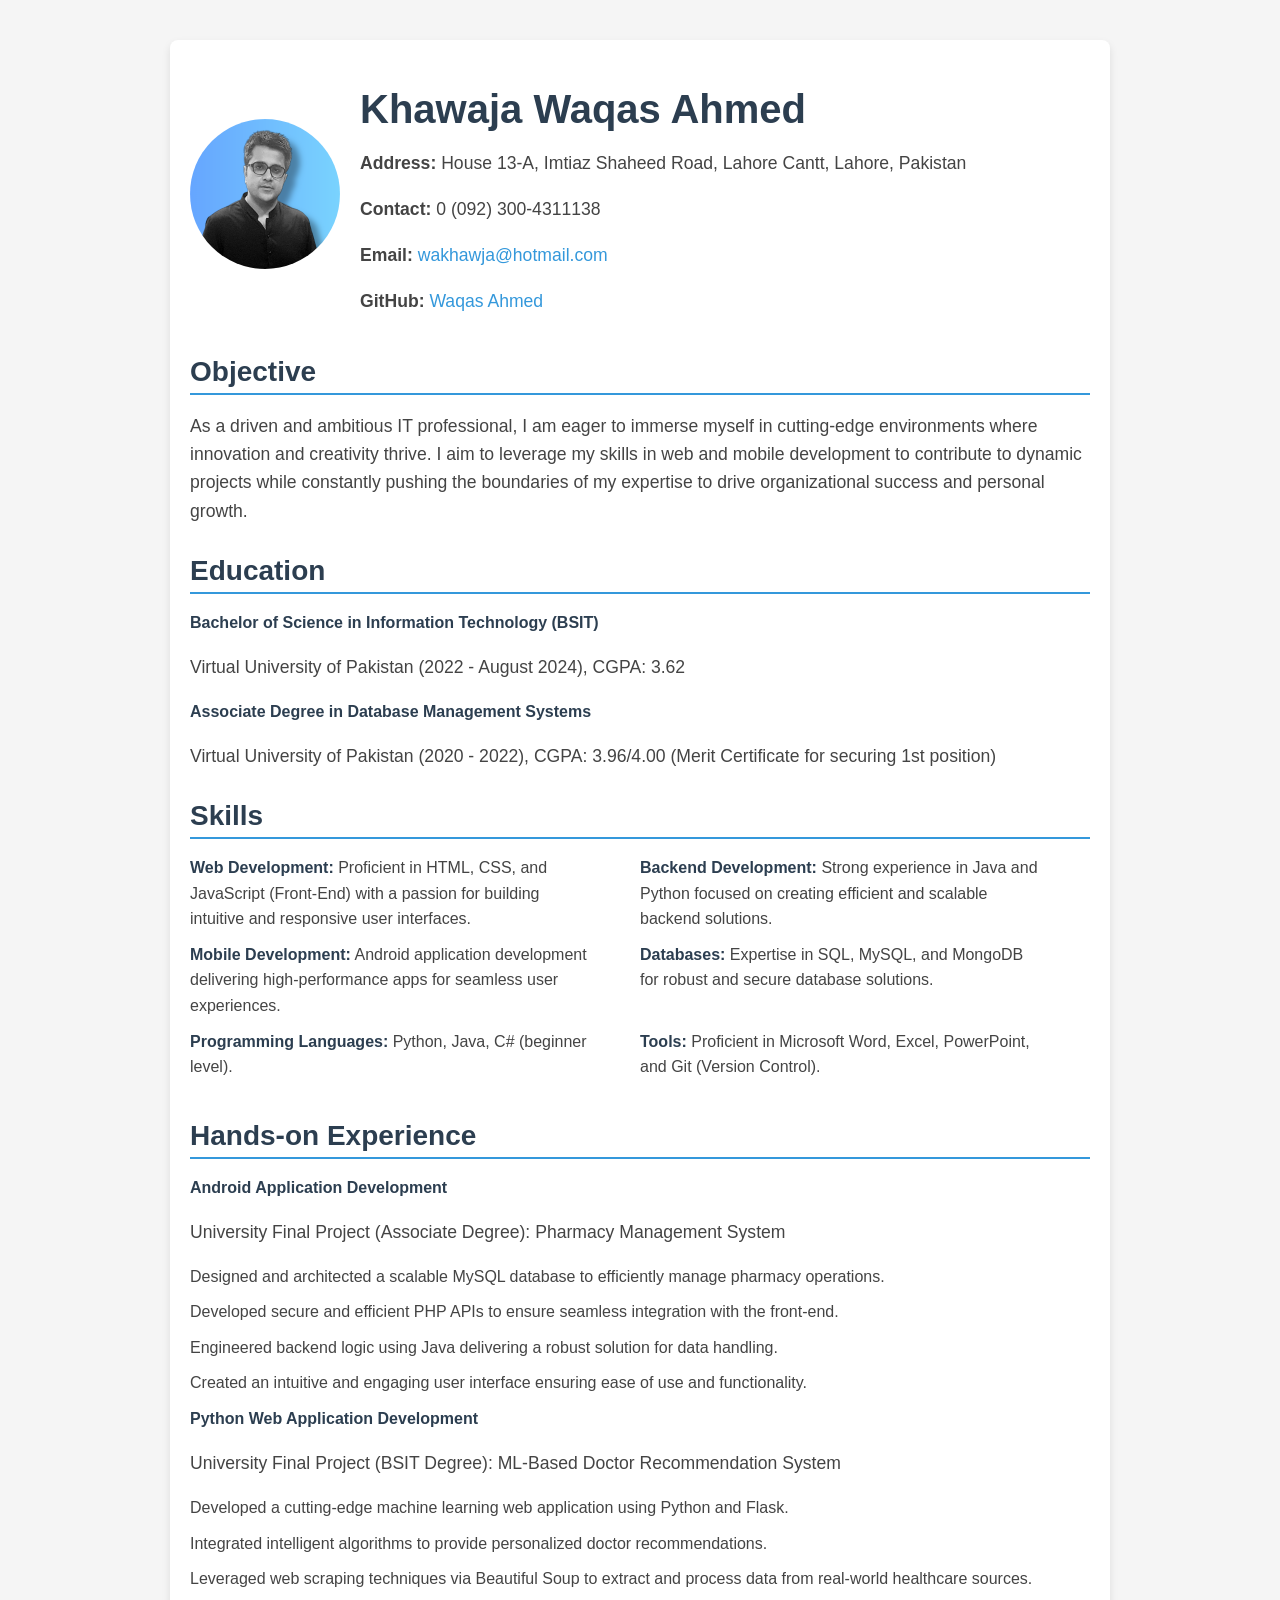
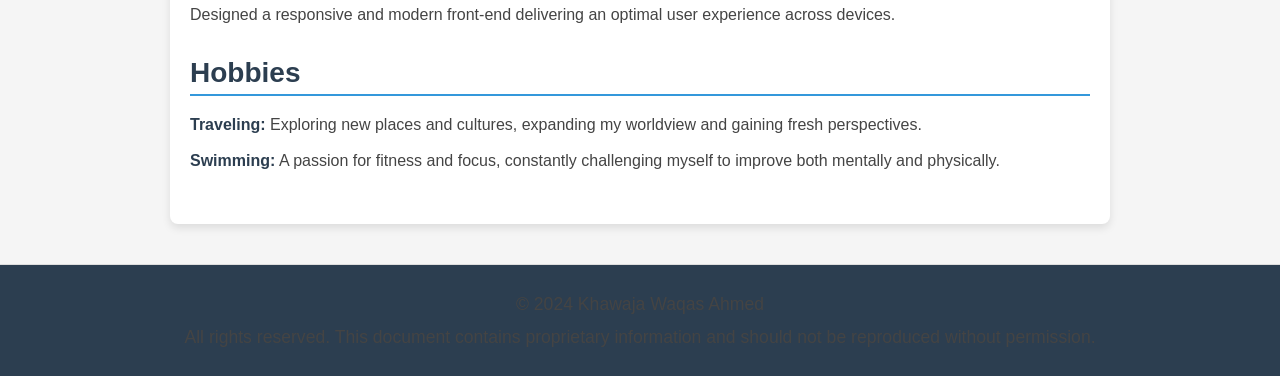
==== index.html @ f91be8c4 "resume_1st_upload" ====
<!DOCTYPE html>
<html lang="en">
<head>
    <meta charset="UTF-8">
    <meta name="viewport" content="width=device-width, initial-scale=1.0">
    <title>Khawaja Waqas Ahmed - Resume</title>
    <style>
        body {
            font-family: 'Arial', sans-serif;
            background-color: #f5f5f5;
            margin: 0;
            padding: 0;
        }
        .container {
            max-width: 900px;
            margin: 40px auto;
            padding: 20px;
            background-color: #ffffff;
            box-shadow: 0 4px 8px rgba(0, 0, 0, 0.1);
            border-radius: 8px;
        }
        .header {
            display: flex;
            align-items: center;
            margin-bottom: 20px;
        }
        .profile {
            flex: 0 0 150px;
            margin-right: 20px;
        }
        .profile img {
            border-radius: 50%;
            width: 150px;
            height: 150px;
            object-fit: cover;
        }
        .contact-info {
            flex-grow: 1;
        }
        h1 {
            color: #2c3e50;
            font-size: 2.5em;
            margin-bottom: 10px;
        }
        p {
            font-size: 1.1em;
            line-height: 1.6;
            color: #444;
        }
        .contact-info a {
            color: #3498db;
            text-decoration: none;
        }
        .contact-info a:hover {
            text-decoration: underline;
        }
        .section {
            margin-bottom: 30px;
        }
        .section h2 {
            color: #2c3e50;
            font-size: 1.75em;
            margin-bottom: 15px;
            border-bottom: 2px solid #3498db;
            padding-bottom: 5px;
        }
        ul {
            list-style: none;
            padding-left: 0;
        }
        ul li {
            margin-bottom: 10px;
            line-height: 1.6;
            color: #444;
        }
        ul li strong {
            color: #2c3e50;
        }
        ul li p {
            margin: 5px 0 10px;
        }
        .skills-list ul {
            display: flex;
            flex-wrap: wrap;
        }
        .skills-list ul li {
            width: 45%;
            margin-right: 5%;
        }
        .skills-list ul li:nth-child(2n) {
            margin-right: 0;
        }
        footer {
            text-align: center;
            padding: 20px;
            background-color: #2c3e50;
            color: #fff;
            margin-top: 40px;
            border-top: 1px solid #ddd;
        }
        footer p {
            margin: 5px 0;
        }
        footer a {
            color: #3498db;
            text-decoration: none;
        }
        footer a:hover {
            text-decoration: underline;
        }
    </style>
</head>
<body>

    <div class="container">
        <div class="header">
            <div class="profile">
                <img src="./assets/images/profile-pic.png" alt="Profile Picture">
            </div>
            <div class="contact-info">
                <h1>Khawaja Waqas Ahmed</h1>
                <p><strong>Address:</strong> House 13-A, Imtiaz Shaheed Road, Lahore Cantt, Lahore, Pakistan</p>
                <p><strong>Contact:</strong> 0 (092) 300-4311138</p>
                <p><strong>Email:</strong> <a href="mailto:wakhawja@hotmail.com">wakhawja@hotmail.com</a></p>
                <p><strong>GitHub:</strong> <a href="https://github.com/wakhawja" target="_blank">Waqas Ahmed</a></p>
            </div>
        </div>

        <div class="section">
            <h2>Objective</h2>
            <p>As a driven and ambitious IT professional, I am eager to immerse myself in cutting-edge environments where innovation and creativity thrive. I aim to leverage my skills in web and mobile development to contribute to dynamic projects while constantly pushing the boundaries of my expertise to drive organizational success and personal growth.</p>
        </div>

        <div class="section">
            <h2>Education</h2>
            <ul>
                <li><strong>Bachelor of Science in Information Technology (BSIT)</strong></li>
                <p>Virtual University of Pakistan (2022 - August 2024), CGPA: 3.62</p>
                
                <li><strong>Associate Degree in Database Management Systems</strong></li>
                <p>Virtual University of Pakistan (2020 - 2022), CGPA: 3.96/4.00 (Merit Certificate for securing 1st position)</p>
            </ul>
        </div>

        <div class="section skills-list">
            <h2>Skills</h2>
            <ul>
                <li><strong>Web Development:</strong> Proficient in HTML, CSS, and JavaScript (Front-End) with a passion for building intuitive and responsive user interfaces.</li>
                <li><strong>Backend Development:</strong> Strong experience in Java and Python focused on creating efficient and scalable backend solutions.</li>
                <li><strong>Mobile Development:</strong> Android application development delivering high-performance apps for seamless user experiences.</li>
                <li><strong>Databases:</strong> Expertise in SQL, MySQL, and MongoDB for robust and secure database solutions.</li>
                <li><strong>Programming Languages:</strong> Python, Java, C# (beginner level).</li>
                <li><strong>Tools:</strong> Proficient in Microsoft Word, Excel, PowerPoint, and Git (Version Control).</li>
            </ul>
        </div>

        <div class="section">
            <h2>Hands-on Experience</h2>
            <ul>
                <li><strong>Android Application Development</strong></li>
                <p>University Final Project (Associate Degree): Pharmacy Management System</p>
                <ul>
                    <li>Designed and architected a scalable MySQL database to efficiently manage pharmacy operations.</li>
                    <li>Developed secure and efficient PHP APIs to ensure seamless integration with the front-end.</li>
                    <li>Engineered backend logic using Java delivering a robust solution for data handling.</li>
                    <li>Created an intuitive and engaging user interface ensuring ease of use and functionality.</li>
                </ul>

                <li><strong>Python Web Application Development</strong></li>
                <p>University Final Project (BSIT Degree): ML-Based Doctor Recommendation System</p>
                <ul>
                    <li>Developed a cutting-edge machine learning web application using Python and Flask.</li>
                    <li>Integrated intelligent algorithms to provide personalized doctor recommendations.</li>
                    <li>Leveraged web scraping techniques via Beautiful Soup to extract and process data from real-world healthcare sources.</li>
                    <li>Designed a responsive and modern front-end delivering an optimal user experience across devices.</li>
                </ul>
            </ul>
        </div>

        <div class="section">
            <h2>Hobbies</h2>
            <ul>
                <li><strong>Traveling:</strong> Exploring new places and cultures, expanding my worldview and gaining fresh perspectives.</li>
                <li><strong>Swimming:</strong> A passion for fitness and focus, constantly challenging myself to improve both mentally and physically.</li>
            </ul>
        </div>
    </div>

    <footer>
        <p>© 2024 Khawaja Waqas Ahmed</p>
        <p>All rights reserved. This document contains proprietary information and should not be reproduced without permission.</p>
    </footer>

</body>
</html>
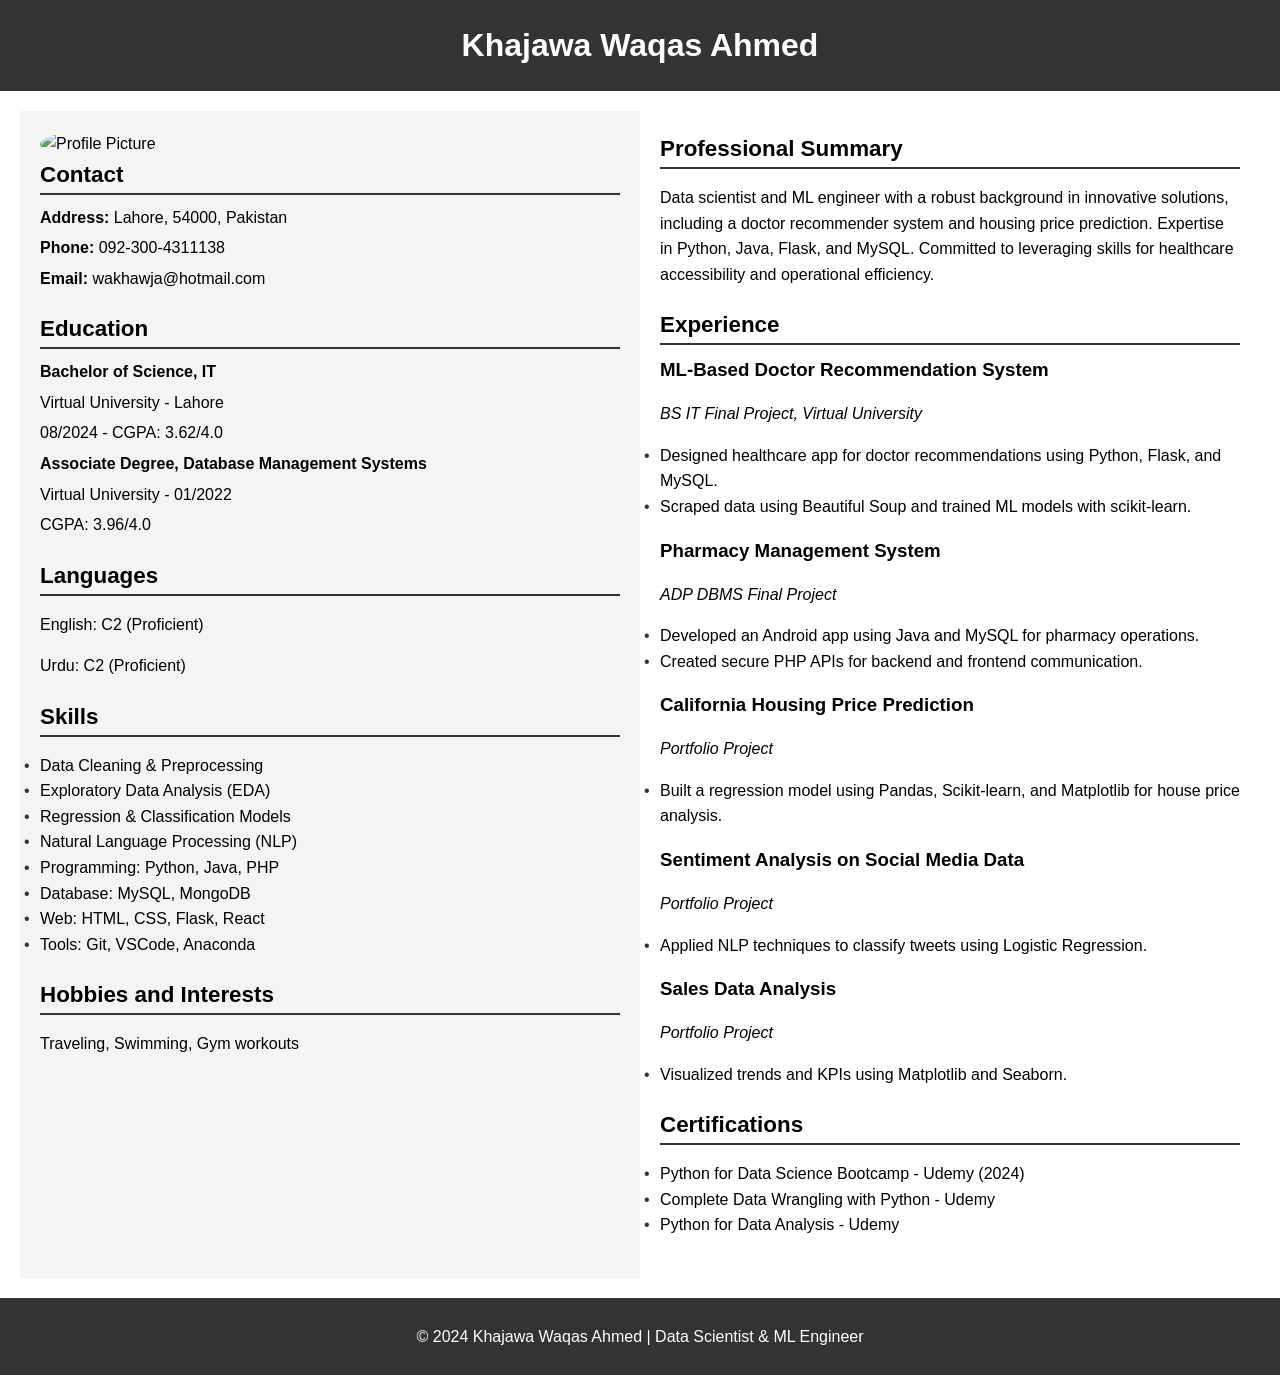
==== commit dd0952b7: "Update index.html" ====
--- a/index.html
+++ b/index.html
@@ -3,193 +3,186 @@
 <head>
     <meta charset="UTF-8">
     <meta name="viewport" content="width=device-width, initial-scale=1.0">
-    <title>Khawaja Waqas Ahmed - Resume</title>
+    <title>Khajawa Waqas Ahmed - CV</title>
     <style>
         body {
-            font-family: 'Arial', sans-serif;
-            background-color: #f5f5f5;
+            font-family: Arial, sans-serif;
+            margin: 0;
+            padding: 0;
+            line-height: 1.6;
+        }
+        header {
+            background-color: #333;
+            color: #fff;
+            text-align: center;
+            padding: 20px 0;
+        }
+        h1, h2, h3 {
             margin: 0;
             padding: 0;
         }
         .container {
-            max-width: 900px;
-            margin: 40px auto;
+            display: flex;
+            flex-wrap: wrap;
+            margin: 20px;
+        }
+        .left-column, .right-column {
+            flex: 1;
             padding: 20px;
-            background-color: #ffffff;
-            box-shadow: 0 4px 8px rgba(0, 0, 0, 0.1);
-            border-radius: 8px;
         }
-        .header {
-            display: flex;
-            align-items: center;
+        .left-column {
+            background-color: #f4f4f4;
+        }
+        .section {
             margin-bottom: 20px;
         }
-        .profile {
-            flex: 0 0 150px;
-            margin-right: 20px;
-        }
-        .profile img {
-            border-radius: 50%;
-            width: 150px;
-            height: 150px;
-            object-fit: cover;
-        }
-        .contact-info {
-            flex-grow: 1;
-        }
-        h1 {
-            color: #2c3e50;
-            font-size: 2.5em;
+        h2 {
+            border-bottom: 2px solid #333;
             margin-bottom: 10px;
-        }
-        p {
-            font-size: 1.1em;
-            line-height: 1.6;
-            color: #444;
-        }
-        .contact-info a {
-            color: #3498db;
-            text-decoration: none;
-        }
-        .contact-info a:hover {
-            text-decoration: underline;
-        }
-        .section {
-            margin-bottom: 30px;
-        }
-        .section h2 {
-            color: #2c3e50;
-            font-size: 1.75em;
-            margin-bottom: 15px;
-            border-bottom: 2px solid #3498db;
-            padding-bottom: 5px;
+            font-size: 1.4em;
         }
         ul {
             list-style: none;
-            padding-left: 0;
+            padding: 0;
         }
-        ul li {
-            margin-bottom: 10px;
-            line-height: 1.6;
-            color: #444;
+        ul li::before {
+            content: '\2022';
+            color: #333;
+            display: inline-block;
+            width: 1em;
+            margin-left: -1em;
         }
-        ul li strong {
-            color: #2c3e50;
+        img {
+            max-width: 100%;
+            border-radius: 50%;
         }
-        ul li p {
-            margin: 5px 0 10px;
-        }
-        .skills-list ul {
-            display: flex;
-            flex-wrap: wrap;
-        }
-        .skills-list ul li {
-            width: 45%;
-            margin-right: 5%;
-        }
-        .skills-list ul li:nth-child(2n) {
-            margin-right: 0;
+        .contact p, .education p, .skills p {
+            margin: 5px 0;
         }
         footer {
             text-align: center;
-            padding: 20px;
-            background-color: #2c3e50;
+            padding: 10px;
+            background-color: #333;
             color: #fff;
-            margin-top: 40px;
-            border-top: 1px solid #ddd;
-        }
-        footer p {
-            margin: 5px 0;
-        }
-        footer a {
-            color: #3498db;
-            text-decoration: none;
-        }
-        footer a:hover {
-            text-decoration: underline;
         }
     </style>
 </head>
 <body>
+    <header>
+        <h1>Khajawa Waqas Ahmed</h1>
+    </header>
+    <div class="container">
+        <!-- Left Column -->
+        <div class="left-column">
+            <!-- Profile Picture -->
+            <div class="section contact">
+                <img src="profile-picture.jpg" alt="Profile Picture">
+                <h2>Contact</h2>
+                <p><strong>Address:</strong> Lahore, 54000, Pakistan</p>
+                <p><strong>Phone:</strong> 092-300-4311138</p>
+                <p><strong>Email:</strong> wakhawja@hotmail.com</p>
+            </div>
 
-    <div class="container">
-        <div class="header">
-            <div class="profile">
-                <img src="./assets/images/profile-pic.png" alt="Profile Picture">
+            <!-- Education -->
+            <div class="section education">
+                <h2>Education</h2>
+                <p><strong>Bachelor of Science, IT</strong></p>
+                <p>Virtual University - Lahore</p>
+                <p>08/2024 - CGPA: 3.62/4.0</p>
+
+                <p><strong>Associate Degree, Database Management Systems</strong></p>
+                <p>Virtual University - 01/2022</p>
+                <p>CGPA: 3.96/4.0</p>
             </div>
-            <div class="contact-info">
-                <h1>Khawaja Waqas Ahmed</h1>
-                <p><strong>Address:</strong> House 13-A, Imtiaz Shaheed Road, Lahore Cantt, Lahore, Pakistan</p>
-                <p><strong>Contact:</strong> 0 (092) 300-4311138</p>
-                <p><strong>Email:</strong> <a href="mailto:wakhawja@hotmail.com">wakhawja@hotmail.com</a></p>
-                <p><strong>GitHub:</strong> <a href="https://github.com/wakhawja" target="_blank">Waqas Ahmed</a></p>
+
+            <!-- Languages -->
+            <div class="section">
+                <h2>Languages</h2>
+                <p>English: C2 (Proficient)</p>
+                <p>Urdu: C2 (Proficient)</p>
+            </div>
+
+            <!-- Skills -->
+            <div class="section skills">
+                <h2>Skills</h2>
+                <ul>
+                    <li>Data Cleaning & Preprocessing</li>
+                    <li>Exploratory Data Analysis (EDA)</li>
+                    <li>Regression & Classification Models</li>
+                    <li>Natural Language Processing (NLP)</li>
+                    <li>Programming: Python, Java, PHP</li>
+                    <li>Database: MySQL, MongoDB</li>
+                    <li>Web: HTML, CSS, Flask, React</li>
+                    <li>Tools: Git, VSCode, Anaconda</li>
+                </ul>
+            </div>
+
+            <!-- Hobbies -->
+            <div class="section">
+                <h2>Hobbies and Interests</h2>
+                <p>Traveling, Swimming, Gym workouts</p>
             </div>
         </div>
 
-        <div class="section">
-            <h2>Objective</h2>
-            <p>As a driven and ambitious IT professional, I am eager to immerse myself in cutting-edge environments where innovation and creativity thrive. I aim to leverage my skills in web and mobile development to contribute to dynamic projects while constantly pushing the boundaries of my expertise to drive organizational success and personal growth.</p>
-        </div>
+        <!-- Right Column -->
+        <div class="right-column">
+            <!-- Professional Summary -->
+            <div class="section">
+                <h2>Professional Summary</h2>
+                <p>Data scientist and ML engineer with a robust background in innovative solutions, including a doctor recommender system and housing price prediction. Expertise in Python, Java, Flask, and MySQL. Committed to leveraging skills for healthcare accessibility and operational efficiency.</p>
+            </div>
 
-        <div class="section">
-            <h2>Education</h2>
-            <ul>
-                <li><strong>Bachelor of Science in Information Technology (BSIT)</strong></li>
-                <p>Virtual University of Pakistan (2022 - August 2024), CGPA: 3.62</p>
-                
-                <li><strong>Associate Degree in Database Management Systems</strong></li>
-                <p>Virtual University of Pakistan (2020 - 2022), CGPA: 3.96/4.00 (Merit Certificate for securing 1st position)</p>
-            </ul>
-        </div>
+            <!-- Experience -->
+            <div class="section">
+                <h2>Experience</h2>
 
-        <div class="section skills-list">
-            <h2>Skills</h2>
-            <ul>
-                <li><strong>Web Development:</strong> Proficient in HTML, CSS, and JavaScript (Front-End) with a passion for building intuitive and responsive user interfaces.</li>
-                <li><strong>Backend Development:</strong> Strong experience in Java and Python focused on creating efficient and scalable backend solutions.</li>
-                <li><strong>Mobile Development:</strong> Android application development delivering high-performance apps for seamless user experiences.</li>
-                <li><strong>Databases:</strong> Expertise in SQL, MySQL, and MongoDB for robust and secure database solutions.</li>
-                <li><strong>Programming Languages:</strong> Python, Java, C# (beginner level).</li>
-                <li><strong>Tools:</strong> Proficient in Microsoft Word, Excel, PowerPoint, and Git (Version Control).</li>
-            </ul>
-        </div>
-
-        <div class="section">
-            <h2>Hands-on Experience</h2>
-            <ul>
-                <li><strong>Android Application Development</strong></li>
-                <p>University Final Project (Associate Degree): Pharmacy Management System</p>
+                <h3>ML-Based Doctor Recommendation System</h3>
+                <p><em>BS IT Final Project, Virtual University</em></p>
                 <ul>
-                    <li>Designed and architected a scalable MySQL database to efficiently manage pharmacy operations.</li>
-                    <li>Developed secure and efficient PHP APIs to ensure seamless integration with the front-end.</li>
-                    <li>Engineered backend logic using Java delivering a robust solution for data handling.</li>
-                    <li>Created an intuitive and engaging user interface ensuring ease of use and functionality.</li>
+                    <li>Designed healthcare app for doctor recommendations using Python, Flask, and MySQL.</li>
+                    <li>Scraped data using Beautiful Soup and trained ML models with scikit-learn.</li>
                 </ul>
 
-                <li><strong>Python Web Application Development</strong></li>
-                <p>University Final Project (BSIT Degree): ML-Based Doctor Recommendation System</p>
+                <h3>Pharmacy Management System</h3>
+                <p><em>ADP DBMS Final Project</em></p>
                 <ul>
-                    <li>Developed a cutting-edge machine learning web application using Python and Flask.</li>
-                    <li>Integrated intelligent algorithms to provide personalized doctor recommendations.</li>
-                    <li>Leveraged web scraping techniques via Beautiful Soup to extract and process data from real-world healthcare sources.</li>
-                    <li>Designed a responsive and modern front-end delivering an optimal user experience across devices.</li>
+                    <li>Developed an Android app using Java and MySQL for pharmacy operations.</li>
+                    <li>Created secure PHP APIs for backend and frontend communication.</li>
                 </ul>
-            </ul>
-        </div>
 
-        <div class="section">
-            <h2>Hobbies</h2>
-            <ul>
-                <li><strong>Traveling:</strong> Exploring new places and cultures, expanding my worldview and gaining fresh perspectives.</li>
-                <li><strong>Swimming:</strong> A passion for fitness and focus, constantly challenging myself to improve both mentally and physically.</li>
-            </ul>
+                <h3>California Housing Price Prediction</h3>
+                <p><em>Portfolio Project</em></p>
+                <ul>
+                    <li>Built a regression model using Pandas, Scikit-learn, and Matplotlib for house price analysis.</li>
+                </ul>
+
+                <h3>Sentiment Analysis on Social Media Data</h3>
+                <p><em>Portfolio Project</em></p>
+                <ul>
+                    <li>Applied NLP techniques to classify tweets using Logistic Regression.</li>
+                </ul>
+
+                <h3>Sales Data Analysis</h3>
+                <p><em>Portfolio Project</em></p>
+                <ul>
+                    <li>Visualized trends and KPIs using Matplotlib and Seaborn.</li>
+                </ul>
+            </div>
+
+            <!-- Certifications -->
+            <div class="section">
+                <h2>Certifications</h2>
+                <ul>
+                    <li>Python for Data Science Bootcamp - Udemy (2024)</li>
+                    <li>Complete Data Wrangling with Python - Udemy</li>
+                    <li>Python for Data Analysis - Udemy</li>
+                </ul>
+            </div>
         </div>
     </div>
 
     <footer>
-        <p>© 2024 Khawaja Waqas Ahmed</p>
-        <p>All rights reserved. This document contains proprietary information and should not be reproduced without permission.</p>
+        <p>&copy; 2024 Khajawa Waqas Ahmed | Data Scientist & ML Engineer</p>
     </footer>
-
 </body>
-</html>+</html>
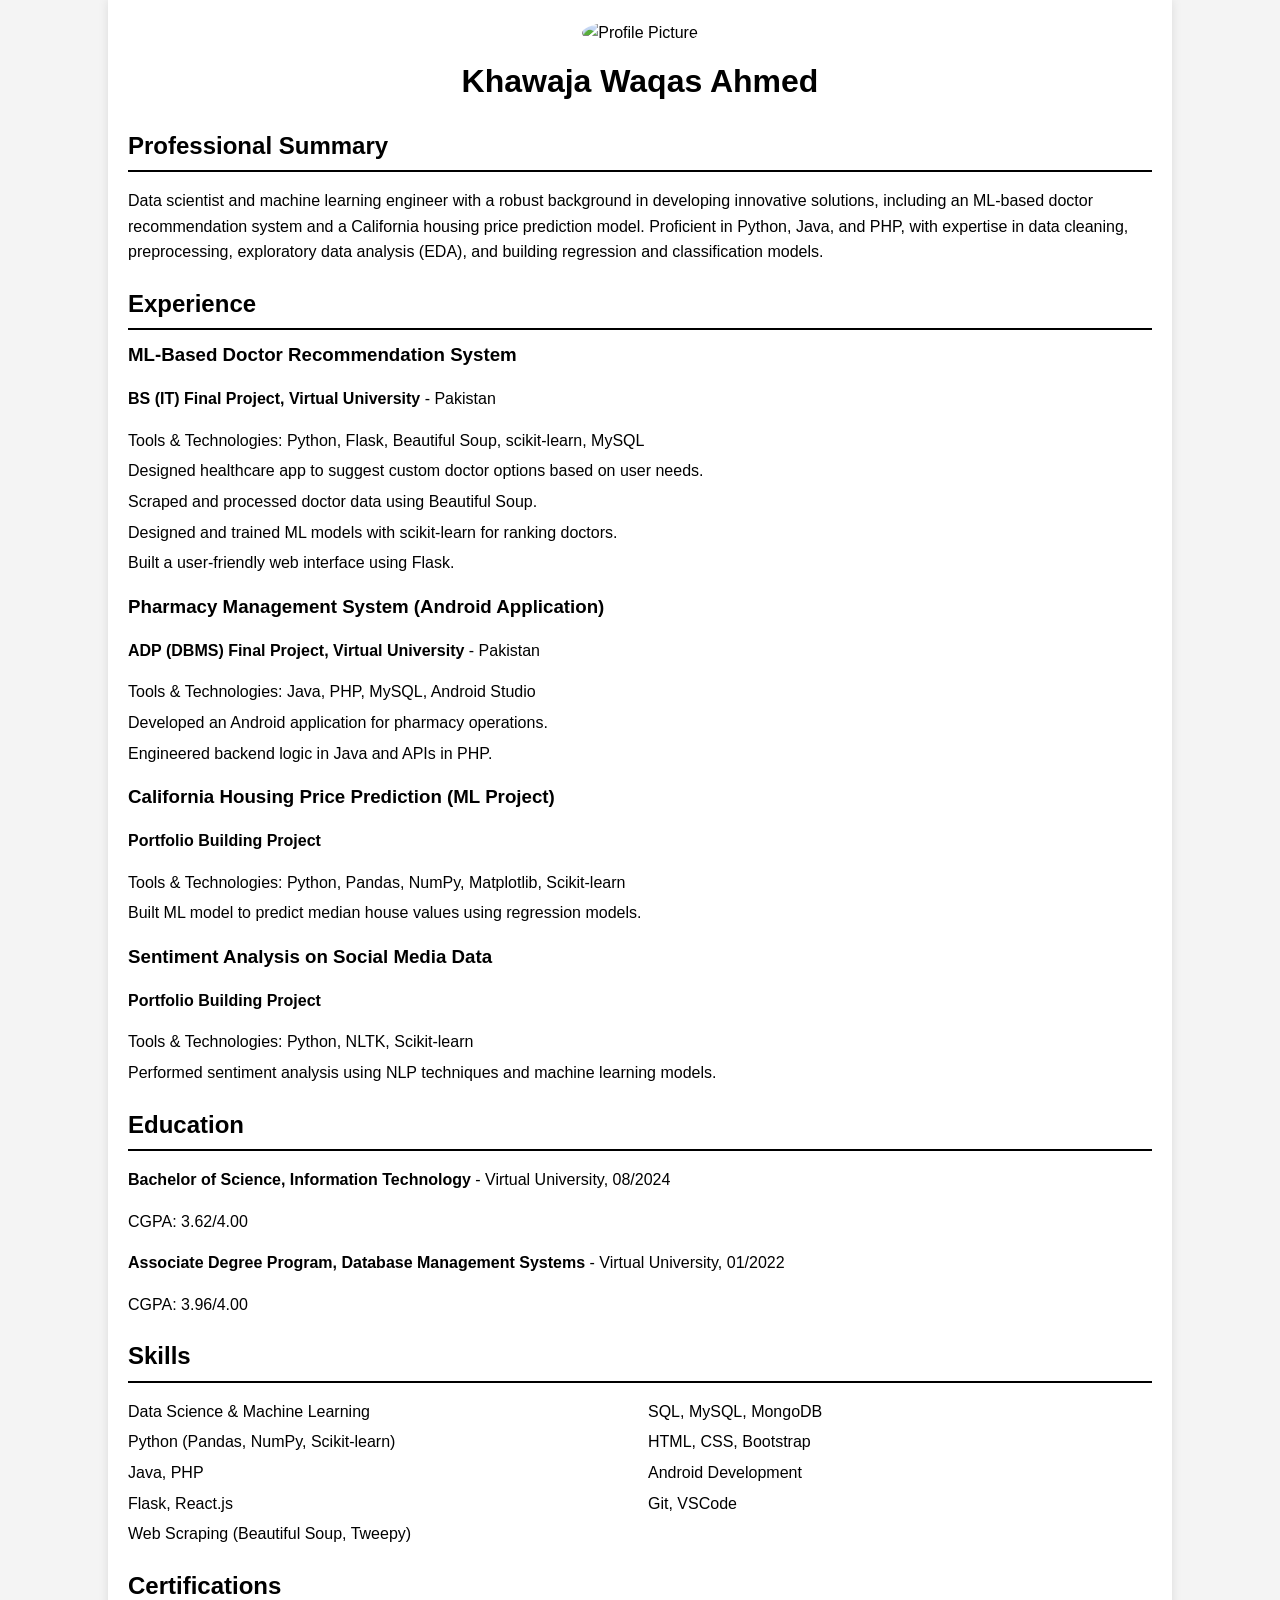
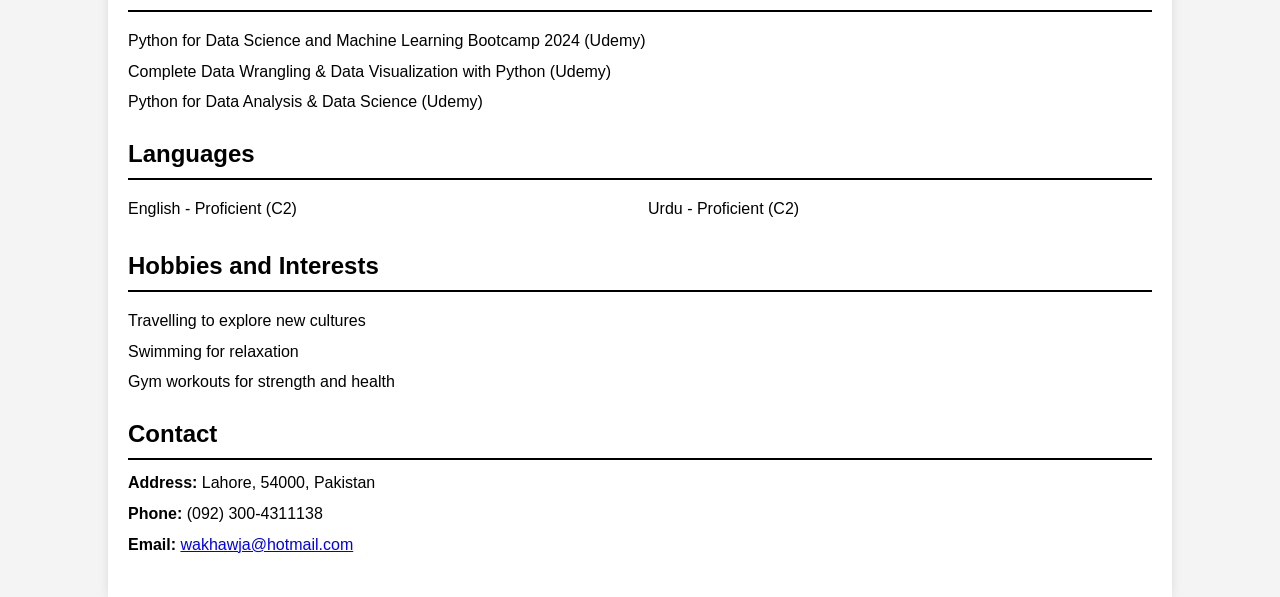
==== commit 7bc2f449: "Update index.html" ====
--- a/index.html
+++ b/index.html
@@ -3,186 +3,162 @@
 <head>
     <meta charset="UTF-8">
     <meta name="viewport" content="width=device-width, initial-scale=1.0">
-    <title>Khajawa Waqas Ahmed - CV</title>
+    <title>Khawaja Waqas Ahmed - CV</title>
     <style>
         body {
             font-family: Arial, sans-serif;
+            line-height: 1.6;
             margin: 0;
             padding: 0;
-            line-height: 1.6;
+            background-color: #f4f4f4;
+        }
+        .container {
+            width: 80%;
+            margin: 0 auto;
+            background: #fff;
+            padding: 20px;
+            box-shadow: 0 0 10px rgba(0, 0, 0, 0.1);
         }
         header {
-            background-color: #333;
-            color: #fff;
             text-align: center;
-            padding: 20px 0;
+            margin-bottom: 20px;
+        }
+        header img {
+            border-radius: 50%;
+            width: 150px;
+            height: 150px;
         }
         h1, h2, h3 {
-            margin: 0;
-            padding: 0;
+            margin: 10px 0;
         }
-        .container {
-            display: flex;
-            flex-wrap: wrap;
-            margin: 20px;
-        }
-        .left-column, .right-column {
-            flex: 1;
-            padding: 20px;
-        }
-        .left-column {
-            background-color: #f4f4f4;
+        .section-title {
+            border-bottom: 2px solid #000;
+            padding-bottom: 5px;
+            margin-bottom: 10px;
         }
         .section {
             margin-bottom: 20px;
-        }
-        h2 {
-            border-bottom: 2px solid #333;
-            margin-bottom: 10px;
-            font-size: 1.4em;
         }
         ul {
             list-style: none;
             padding: 0;
         }
-        ul li::before {
-            content: '\2022';
-            color: #333;
-            display: inline-block;
-            width: 1em;
-            margin-left: -1em;
+        ul li {
+            margin-bottom: 5px;
         }
-        img {
-            max-width: 100%;
-            border-radius: 50%;
+        .contact, .education, .languages, .skills, .certifications, .hobbies {
+            margin-bottom: 20px;
         }
-        .contact p, .education p, .skills p {
+        .contact p {
             margin: 5px 0;
         }
-        footer {
-            text-align: center;
-            padding: 10px;
-            background-color: #333;
-            color: #fff;
+        .skills ul, .languages ul {
+            columns: 2;
         }
     </style>
 </head>
 <body>
-    <header>
-        <h1>Khajawa Waqas Ahmed</h1>
-    </header>
     <div class="container">
-        <!-- Left Column -->
-        <div class="left-column">
-            <!-- Profile Picture -->
-            <div class="section contact">
-                <img src="profile-picture.jpg" alt="Profile Picture">
-                <h2>Contact</h2>
-                <p><strong>Address:</strong> Lahore, 54000, Pakistan</p>
-                <p><strong>Phone:</strong> 092-300-4311138</p>
-                <p><strong>Email:</strong> wakhawja@hotmail.com</p>
-            </div>
+        <header>
+            <img src="https://github.com/wakhawaja/resume/blob/main/assets/profile-pic%20(1).png" alt="Profile Picture">
+            <h1>Khawaja Waqas Ahmed</h1>
+        </header>
 
-            <!-- Education -->
-            <div class="section education">
-                <h2>Education</h2>
-                <p><strong>Bachelor of Science, IT</strong></p>
-                <p>Virtual University - Lahore</p>
-                <p>08/2024 - CGPA: 3.62/4.0</p>
+        <section class="section">
+            <h2 class="section-title">Professional Summary</h2>
+            <p>Data scientist and machine learning engineer with a robust background in developing innovative solutions, including an ML-based doctor recommendation system and a California housing price prediction model. Proficient in Python, Java, and PHP, with expertise in data cleaning, preprocessing, exploratory data analysis (EDA), and building regression and classification models.</p>
+        </section>
 
-                <p><strong>Associate Degree, Database Management Systems</strong></p>
-                <p>Virtual University - 01/2022</p>
-                <p>CGPA: 3.96/4.0</p>
-            </div>
+        <section class="section">
+            <h2 class="section-title">Experience</h2>
+            <h3>ML-Based Doctor Recommendation System</h3>
+            <p><strong>BS (IT) Final Project, Virtual University</strong> - Pakistan</p>
+            <ul>
+                <li>Tools & Technologies: Python, Flask, Beautiful Soup, scikit-learn, MySQL</li>
+                <li>Designed healthcare app to suggest custom doctor options based on user needs.</li>
+                <li>Scraped and processed doctor data using Beautiful Soup.</li>
+                <li>Designed and trained ML models with scikit-learn for ranking doctors.</li>
+                <li>Built a user-friendly web interface using Flask.</li>
+            </ul>
 
-            <!-- Languages -->
-            <div class="section">
-                <h2>Languages</h2>
-                <p>English: C2 (Proficient)</p>
-                <p>Urdu: C2 (Proficient)</p>
-            </div>
+            <h3>Pharmacy Management System (Android Application)</h3>
+            <p><strong>ADP (DBMS) Final Project, Virtual University</strong> - Pakistan</p>
+            <ul>
+                <li>Tools & Technologies: Java, PHP, MySQL, Android Studio</li>
+                <li>Developed an Android application for pharmacy operations.</li>
+                <li>Engineered backend logic in Java and APIs in PHP.</li>
+            </ul>
 
-            <!-- Skills -->
-            <div class="section skills">
-                <h2>Skills</h2>
-                <ul>
-                    <li>Data Cleaning & Preprocessing</li>
-                    <li>Exploratory Data Analysis (EDA)</li>
-                    <li>Regression & Classification Models</li>
-                    <li>Natural Language Processing (NLP)</li>
-                    <li>Programming: Python, Java, PHP</li>
-                    <li>Database: MySQL, MongoDB</li>
-                    <li>Web: HTML, CSS, Flask, React</li>
-                    <li>Tools: Git, VSCode, Anaconda</li>
-                </ul>
-            </div>
+            <h3>California Housing Price Prediction (ML Project)</h3>
+            <p><strong>Portfolio Building Project</strong></p>
+            <ul>
+                <li>Tools & Technologies: Python, Pandas, NumPy, Matplotlib, Scikit-learn</li>
+                <li>Built ML model to predict median house values using regression models.</li>
+            </ul>
 
-            <!-- Hobbies -->
-            <div class="section">
-                <h2>Hobbies and Interests</h2>
-                <p>Traveling, Swimming, Gym workouts</p>
-            </div>
-        </div>
+            <h3>Sentiment Analysis on Social Media Data</h3>
+            <p><strong>Portfolio Building Project</strong></p>
+            <ul>
+                <li>Tools & Technologies: Python, NLTK, Scikit-learn</li>
+                <li>Performed sentiment analysis using NLP techniques and machine learning models.</li>
+            </ul>
+        </section>
 
-        <!-- Right Column -->
-        <div class="right-column">
-            <!-- Professional Summary -->
-            <div class="section">
-                <h2>Professional Summary</h2>
-                <p>Data scientist and ML engineer with a robust background in innovative solutions, including a doctor recommender system and housing price prediction. Expertise in Python, Java, Flask, and MySQL. Committed to leveraging skills for healthcare accessibility and operational efficiency.</p>
-            </div>
+        <section class="section">
+            <h2 class="section-title">Education</h2>
+            <p><strong>Bachelor of Science, Information Technology</strong> - Virtual University, 08/2024</p>
+            <p>CGPA: 3.62/4.00</p>
+            <p><strong>Associate Degree Program, Database Management Systems</strong> - Virtual University, 01/2022</p>
+            <p>CGPA: 3.96/4.00</p>
+        </section>
 
-            <!-- Experience -->
-            <div class="section">
-                <h2>Experience</h2>
+        <section class="section skills">
+            <h2 class="section-title">Skills</h2>
+            <ul>
+                <li>Data Science & Machine Learning</li>
+                <li>Python (Pandas, NumPy, Scikit-learn)</li>
+                <li>Java, PHP</li>
+                <li>Flask, React.js</li>
+                <li>Web Scraping (Beautiful Soup, Tweepy)</li>
+                <li>SQL, MySQL, MongoDB</li>
+                <li>HTML, CSS, Bootstrap</li>
+                <li>Android Development</li>
+                <li>Git, VSCode</li>
+            </ul>
+        </section>
 
-                <h3>ML-Based Doctor Recommendation System</h3>
-                <p><em>BS IT Final Project, Virtual University</em></p>
-                <ul>
-                    <li>Designed healthcare app for doctor recommendations using Python, Flask, and MySQL.</li>
-                    <li>Scraped data using Beautiful Soup and trained ML models with scikit-learn.</li>
-                </ul>
+        <section class="section certifications">
+            <h2 class="section-title">Certifications</h2>
+            <ul>
+                <li>Python for Data Science and Machine Learning Bootcamp 2024 (Udemy)</li>
+                <li>Complete Data Wrangling & Data Visualization with Python (Udemy)</li>
+                <li>Python for Data Analysis & Data Science (Udemy)</li>
+            </ul>
+        </section>
 
-                <h3>Pharmacy Management System</h3>
-                <p><em>ADP DBMS Final Project</em></p>
-                <ul>
-                    <li>Developed an Android app using Java and MySQL for pharmacy operations.</li>
-                    <li>Created secure PHP APIs for backend and frontend communication.</li>
-                </ul>
+        <section class="section languages">
+            <h2 class="section-title">Languages</h2>
+            <ul>
+                <li>English - Proficient (C2)</li>
+                <li>Urdu - Proficient (C2)</li>
+            </ul>
+        </section>
 
-                <h3>California Housing Price Prediction</h3>
-                <p><em>Portfolio Project</em></p>
-                <ul>
-                    <li>Built a regression model using Pandas, Scikit-learn, and Matplotlib for house price analysis.</li>
-                </ul>
+        <section class="section hobbies">
+            <h2 class="section-title">Hobbies and Interests</h2>
+            <ul>
+                <li>Travelling to explore new cultures</li>
+                <li>Swimming for relaxation</li>
+                <li>Gym workouts for strength and health</li>
+            </ul>
+        </section>
 
-                <h3>Sentiment Analysis on Social Media Data</h3>
-                <p><em>Portfolio Project</em></p>
-                <ul>
-                    <li>Applied NLP techniques to classify tweets using Logistic Regression.</li>
-                </ul>
-
-                <h3>Sales Data Analysis</h3>
-                <p><em>Portfolio Project</em></p>
-                <ul>
-                    <li>Visualized trends and KPIs using Matplotlib and Seaborn.</li>
-                </ul>
-            </div>
-
-            <!-- Certifications -->
-            <div class="section">
-                <h2>Certifications</h2>
-                <ul>
-                    <li>Python for Data Science Bootcamp - Udemy (2024)</li>
-                    <li>Complete Data Wrangling with Python - Udemy</li>
-                    <li>Python for Data Analysis - Udemy</li>
-                </ul>
-            </div>
-        </div>
+        <section class="section contact">
+            <h2 class="section-title">Contact</h2>
+            <p><strong>Address:</strong> Lahore, 54000, Pakistan</p>
+            <p><strong>Phone:</strong> (092) 300-4311138</p>
+            <p><strong>Email:</strong> <a href="mailto:wakhawja@hotmail.com">wakhawja@hotmail.com</a></p>
+        </section>
     </div>
-
-    <footer>
-        <p>&copy; 2024 Khajawa Waqas Ahmed | Data Scientist & ML Engineer</p>
-    </footer>
 </body>
 </html>
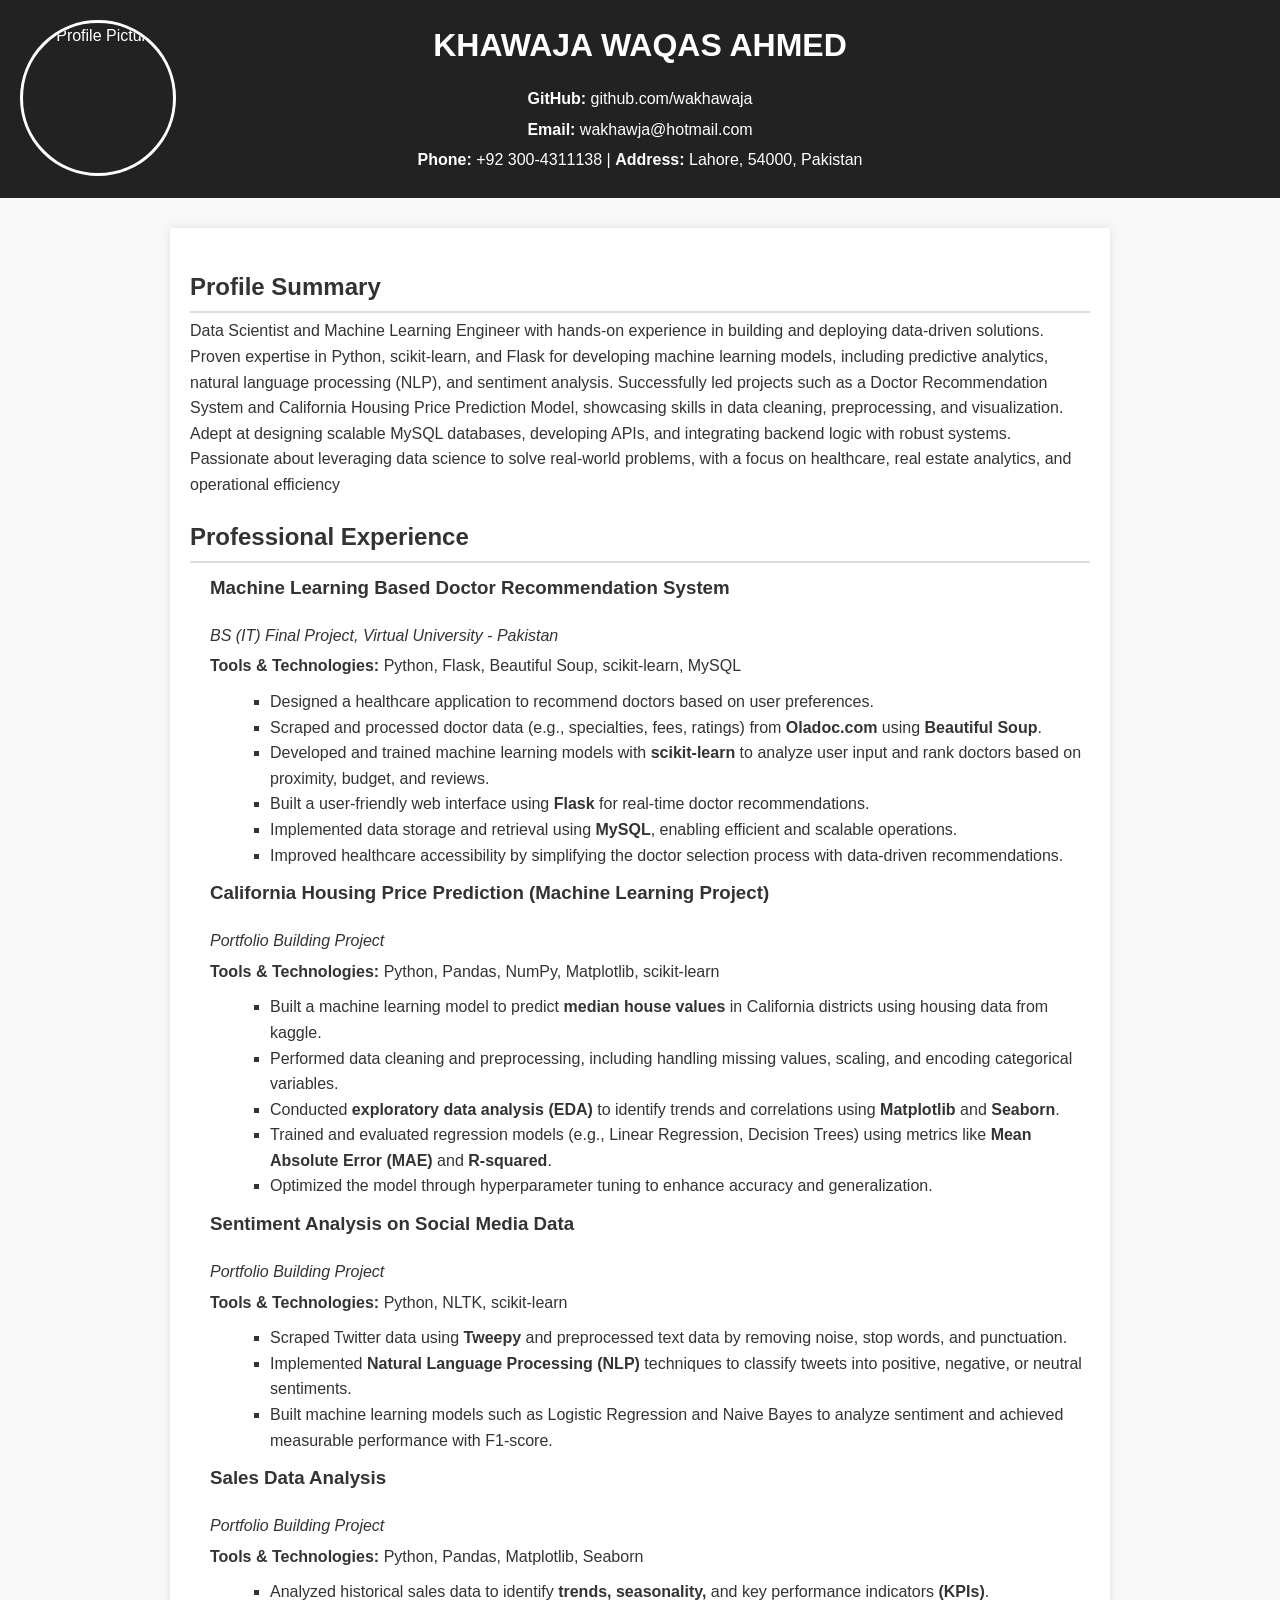
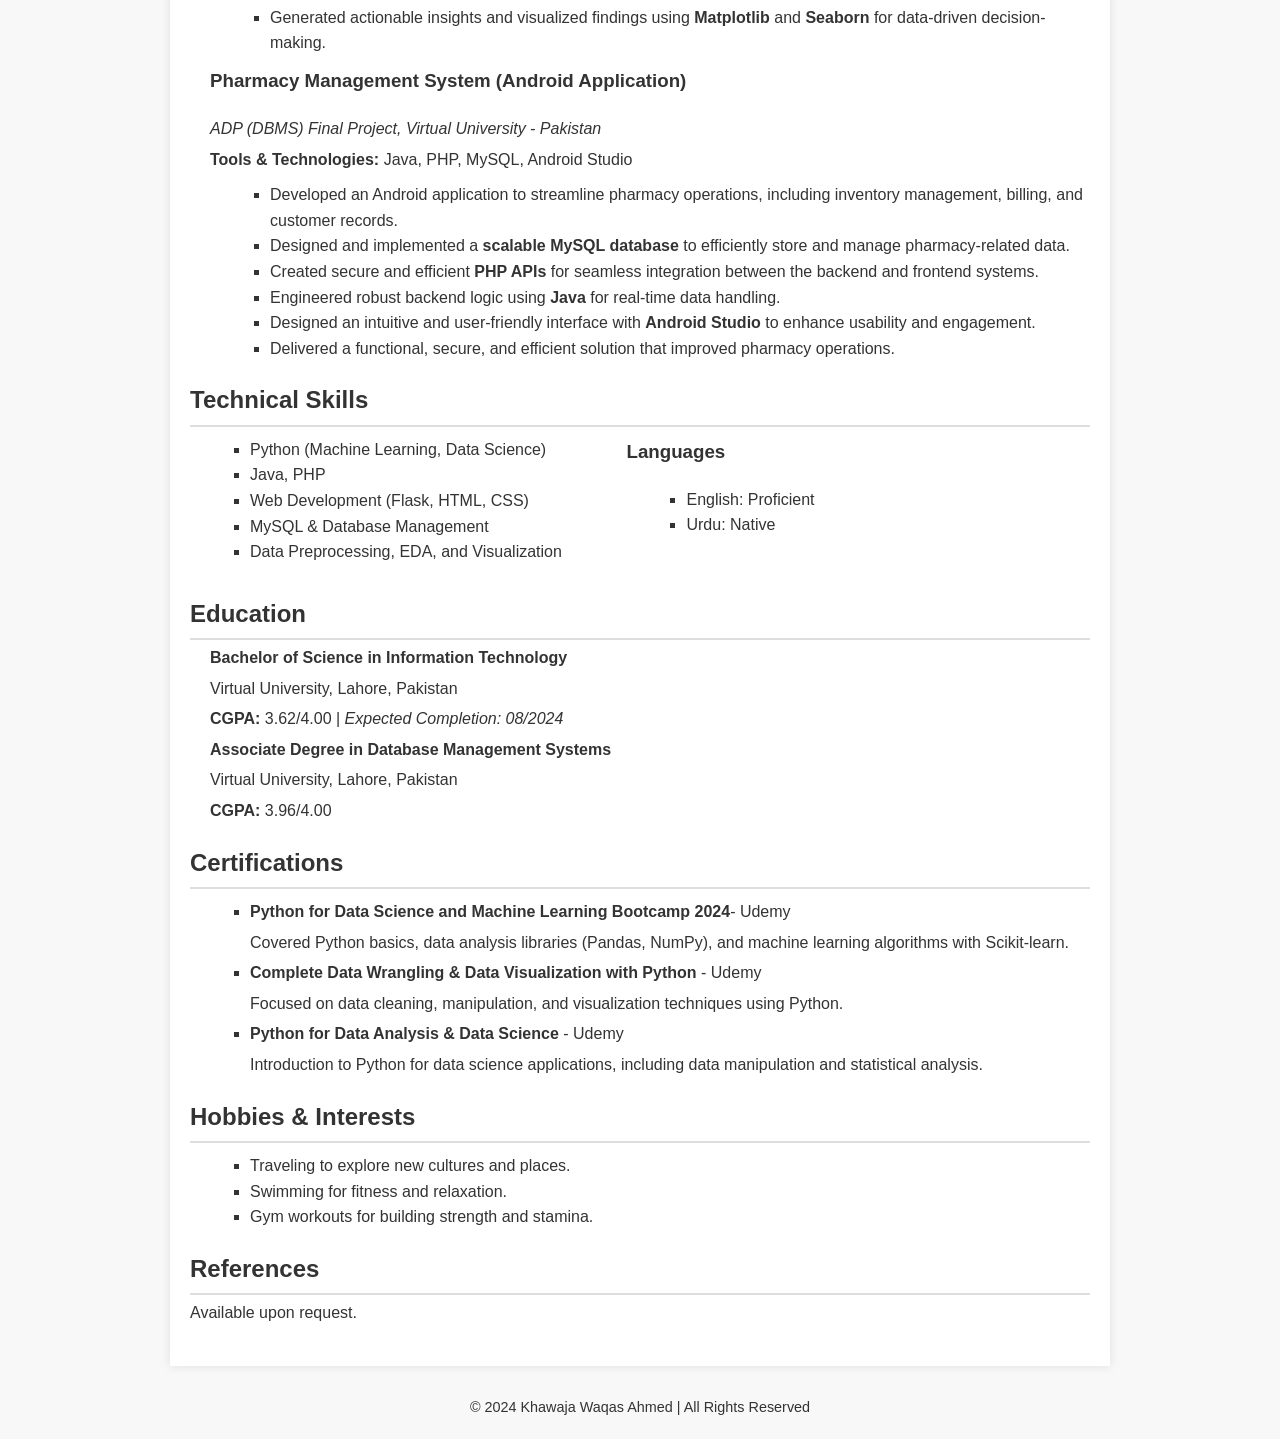
==== commit b2692547: "Update index.html" ====
--- a/index.html
+++ b/index.html
@@ -3,162 +3,223 @@
 <head>
     <meta charset="UTF-8">
     <meta name="viewport" content="width=device-width, initial-scale=1.0">
-    <title>Khawaja Waqas Ahmed - CV</title>
+    <title>Khajawa Waqas Ahmed - CV</title>
     <style>
         body {
             font-family: Arial, sans-serif;
             line-height: 1.6;
+            color: #333;
             margin: 0;
             padding: 0;
-            background-color: #f4f4f4;
+            background-color: #f8f8f8;
         }
         .container {
-            width: 80%;
-            margin: 0 auto;
+            max-width: 900px;
+            margin: 30px auto;
+            padding: 20px;
             background: #fff;
-            padding: 20px;
             box-shadow: 0 0 10px rgba(0, 0, 0, 0.1);
         }
         header {
             text-align: center;
-            margin-bottom: 20px;
+            background-color: #222;
+            color: #fff;
+            padding: 20px;
+            position: relative;
         }
         header img {
-            border-radius: 50%;
             width: 150px;
             height: 150px;
+            border-radius: 50%;
+            object-fit: cover;
+            position: absolute;
+            top: 20px;
+            left: 20px;
+            border: 3px solid #fff;
         }
         h1, h2, h3 {
+            margin: 0;
+            padding-bottom: 10px;
+        }
+        h2 {
+            border-bottom: 2px solid #ddd;
+            padding-bottom: 5px;
+            margin-top: 20px;
+        }
+        h3 {
             margin: 10px 0;
         }
-        .section-title {
-            border-bottom: 2px solid #000;
-            padding-bottom: 5px;
-            margin-bottom: 10px;
+        p {
+            margin: 5px 0;
         }
         .section {
-            margin-bottom: 20px;
+            margin: 20px 0;
+        }
+        .sub-section {
+            margin-left: 20px;
         }
         ul {
-            list-style: none;
-            padding: 0;
-        }
-        ul li {
-            margin-bottom: 5px;
-        }
-        .contact, .education, .languages, .skills, .certifications, .hobbies {
-            margin-bottom: 20px;
-        }
-        .contact p {
-            margin: 5px 0;
-        }
-        .skills ul, .languages ul {
-            columns: 2;
+            list-style: square;
+            margin: 10px 0 10px 20px;
+        }
+        .skills-container, .languages-container {
+            display: inline-block;
+            width: 48%;
+            vertical-align: top;
+        }
+        footer {
+            text-align: center;
+            margin: 20px 0;
+            font-size: 0.9em;
+        }
+        a {
+            color: #0073e6;
+            text-decoration: none;
+        }
+        a:hover {
+            text-decoration: underline;
         }
     </style>
 </head>
 <body>
+    <!-- Header with Profile Picture -->
+    <header>
+        <img src="assets/images/profile_pic1.png" alt="Profile Picture">
+        <h1>KHAWAJA WAQAS AHMED</h1>
+        <p><strong>GitHub:</strong> <a href="https://github.com/wakhawaja" target="_blank" style="color: #fff;">github.com/wakhawaja</a></p>
+        <p><strong>Email:</strong> <a href="mailto:wakhawja@hotmail.com" style="color: #fff;">wakhawja@hotmail.com</a></p>
+        <p><strong>Phone:</strong> +92 300-4311138 | <strong>Address:</strong> Lahore, 54000, Pakistan</p>
+    </header>
+
+    <!-- Main Content -->
     <div class="container">
-        <header>
-            <img src="https://github.com/wakhawaja/resume/blob/main/assets/profile-pic%20(1).png" alt="Profile Picture">
-            <h1>Khawaja Waqas Ahmed</h1>
-        </header>
-
-        <section class="section">
-            <h2 class="section-title">Professional Summary</h2>
-            <p>Data scientist and machine learning engineer with a robust background in developing innovative solutions, including an ML-based doctor recommendation system and a California housing price prediction model. Proficient in Python, Java, and PHP, with expertise in data cleaning, preprocessing, exploratory data analysis (EDA), and building regression and classification models.</p>
-        </section>
-
-        <section class="section">
-            <h2 class="section-title">Experience</h2>
-            <h3>ML-Based Doctor Recommendation System</h3>
-            <p><strong>BS (IT) Final Project, Virtual University</strong> - Pakistan</p>
+        <!-- Profile Summary -->
+        <section class="section">
+            <h2>Profile Summary</h2>
+            <p>
+                Data Scientist and Machine Learning Engineer with hands-on experience in building and deploying data-driven solutions. Proven expertise in Python, scikit-learn, and Flask for developing machine learning models, including predictive analytics, natural language processing (NLP), and sentiment analysis. Successfully led projects such as a Doctor Recommendation System and California Housing Price Prediction Model, showcasing skills in data cleaning, preprocessing, and visualization. Adept at designing scalable MySQL databases, developing APIs, and integrating backend logic with robust systems. Passionate about leveraging data science to solve real-world problems, with a focus on healthcare, real estate analytics, and operational efficiency
+            </p>
+        </section>
+
+        <!-- Experience -->
+        <section class="section">
+            <h2>Professional Experience</h2>
+            <div class="sub-section">
+                <h3>Machine Learning Based Doctor Recommendation System</h3>
+                <p><em>BS (IT) Final Project, Virtual University - Pakistan</em></p>
+                <p><strong>Tools & Technologies: </strong>Python, Flask, Beautiful Soup, scikit-learn, MySQL</p>
+                <ul>
+                    <li>Designed a healthcare application to recommend doctors based on user preferences.</li>
+                    <li>Scraped and processed doctor data (e.g., specialties, fees, ratings) from <strong>Oladoc.com</strong> using <strong>Beautiful Soup</strong>.</li>
+                    <li>Developed and trained machine learning models with <strong>scikit-learn</strong> to analyze user input and rank doctors based on proximity, budget, and reviews.</li>
+                    <li> Built a user-friendly web interface using <strong>Flask</strong> for real-time doctor recommendations.</li>
+                    <li>Implemented data storage and retrieval using <strong>MySQL</strong>, enabling efficient and scalable operations.</li>
+                    <li>Improved healthcare accessibility by simplifying the doctor selection process with data-driven recommendations.</li>
+                </ul>
+                <h3>California Housing Price Prediction (Machine Learning Project)</h3>
+                <p><em>Portfolio Building Project</em></p>
+                <p><strong>Tools & Technologies: </strong>Python, Pandas, NumPy, Matplotlib, scikit-learn</p>
+                <ul>
+                    <li>Built a machine learning model to predict <strong>median house values</strong> in California districts using housing data from kaggle.</li>
+                    <li>Performed data cleaning and preprocessing, including handling missing values, scaling, and encoding categorical variables.</li>
+                    <li>Conducted <strong>exploratory data analysis (EDA)</strong> to identify trends and correlations using <strong>Matplotlib</strong> and <strong>Seaborn</strong>.</li>
+                    <li>Trained and evaluated regression models (e.g., Linear Regression, Decision Trees) using metrics like <strong>Mean Absolute Error (MAE)</strong> and <strong>R-squared</strong>.</li>
+                    <li>Optimized the model through hyperparameter tuning to enhance accuracy and generalization.</li>
+                </ul>
+                <h3>Sentiment Analysis on Social Media Data</h3>
+                <p><em>Portfolio Building Project</em></p>
+                <p><strong>Tools & Technologies: </strong>Python, NLTK, scikit-learn</p>
+                <ul>
+                    <li>Scraped Twitter data using <strong>Tweepy</strong> and preprocessed text data by removing noise, stop words, and punctuation.</li>
+                    <li>Implemented <strong>Natural Language Processing (NLP)</strong> techniques to classify tweets into positive, negative, or neutral sentiments.</li>
+                    <li>Built machine learning models such as Logistic Regression and Naive Bayes to analyze sentiment and achieved measurable performance with F1-score.</li>
+                </ul>
+                <h3>Sales Data Analysis</h3>
+                <p><em>Portfolio Building Project</em></p>
+                <p><strong>Tools & Technologies: </strong>Python, Pandas, Matplotlib, Seaborn</p>
+                <ul>
+                    <li>Analyzed historical sales data to identify <strong>trends, seasonality,</strong> and key performance indicators <strong>(KPIs)</strong>.</li>
+                    <li>Generated actionable insights and visualized findings using <strong>Matplotlib</strong> and <strong>Seaborn</strong> for data-driven decision-making.</li>
+                </ul>
+                <h3>Pharmacy Management System (Android Application)</h3>
+                <p><em>ADP (DBMS) Final Project, Virtual University - Pakistan</em></p>
+                <p><strong>Tools & Technologies: </strong>Java, PHP, MySQL, Android Studio</p>
+                <ul>
+                    <li>Developed an Android application to streamline pharmacy operations, including inventory management, billing, and customer records.</li>
+                    <li>Designed and implemented a <strong>scalable MySQL database</strong> to efficiently store and manage pharmacy-related data.</li>
+                    <li>Created secure and efficient <strong>PHP APIs</strong> for seamless integration between the backend and frontend systems.</li>
+                    <li> Engineered robust backend logic using <strong>Java</strong> for real-time data handling.</li>
+                    <li>Designed an intuitive and user-friendly interface with <strong>Android Studio</strong> to enhance usability and engagement.</li>
+                    <li>Delivered a functional, secure, and efficient solution that improved pharmacy operations.</li>
+                </ul>
+            </div>
+        </section>
+
+        <!-- Technical Skills -->
+        <section class="section">
+            <h2>Technical Skills</h2>
+            <div class="skills-container">
+                <ul>
+                    <li>Python (Machine Learning, Data Science)</li>
+                    <li>Java, PHP</li>
+                    <li>Web Development (Flask, HTML, CSS)</li>
+                    <li>MySQL & Database Management</li>
+                    <li>Data Preprocessing, EDA, and Visualization</li>
+                </ul>
+            </div>
+            <div class="languages-container">
+                <h3>Languages</h3>
+                <ul>
+                    <li>English: Proficient</li>
+                    <li>Urdu: Native</li>
+                </ul>
+            </div>
+        </section>
+
+        <!-- Education -->
+        <section class="section">
+            <h2>Education</h2>
+            <div class="sub-section">
+                <p><strong>Bachelor of Science in Information Technology</strong></p>
+                <p>Virtual University, Lahore, Pakistan</p>
+                <p><strong>CGPA:</strong> 3.62/4.00 | <em>Expected Completion: 08/2024</em></p>
+            </div>
+            <div class="sub-section">
+                <p><strong>Associate Degree in Database Management Systems</strong></p>
+                <p>Virtual University, Lahore, Pakistan</p>
+                <p><strong>CGPA:</strong> 3.96/4.00</p>
+            </div>
+        </section>
+        <!-- Certifications -->
+        <section class="section">
+            <h2>Certifications</h2>
             <ul>
-                <li>Tools & Technologies: Python, Flask, Beautiful Soup, scikit-learn, MySQL</li>
-                <li>Designed healthcare app to suggest custom doctor options based on user needs.</li>
-                <li>Scraped and processed doctor data using Beautiful Soup.</li>
-                <li>Designed and trained ML models with scikit-learn for ranking doctors.</li>
-                <li>Built a user-friendly web interface using Flask.</li>
+                <li><strong>Python for Data Science and Machine Learning Bootcamp 2024</strong>- Udemy<p>Covered Python basics, data analysis libraries (Pandas, NumPy), and machine learning algorithms with Scikit-learn.</p></li>
+                <li><strong>Complete Data Wrangling & Data Visualization with Python</strong> - Udemy<p>Focused on data cleaning, manipulation, and visualization techniques using Python.</p></li>
+                <li><strong>Python for Data Analysis & Data Science</strong> - Udemy<p>Introduction to Python for data science applications, including data manipulation and statistical analysis.</p></li>
             </ul>
-
-            <h3>Pharmacy Management System (Android Application)</h3>
-            <p><strong>ADP (DBMS) Final Project, Virtual University</strong> - Pakistan</p>
+        </section>
+
+        <!-- Hobbies -->
+        <section class="section">
+            <h2>Hobbies & Interests</h2>
             <ul>
-                <li>Tools & Technologies: Java, PHP, MySQL, Android Studio</li>
-                <li>Developed an Android application for pharmacy operations.</li>
-                <li>Engineered backend logic in Java and APIs in PHP.</li>
+                <li>Traveling to explore new cultures and places.</li>
+                <li>Swimming for fitness and relaxation.</li>
+                <li>Gym workouts for building strength and stamina.</li>
             </ul>
-
-            <h3>California Housing Price Prediction (ML Project)</h3>
-            <p><strong>Portfolio Building Project</strong></p>
-            <ul>
-                <li>Tools & Technologies: Python, Pandas, NumPy, Matplotlib, Scikit-learn</li>
-                <li>Built ML model to predict median house values using regression models.</li>
-            </ul>
-
-            <h3>Sentiment Analysis on Social Media Data</h3>
-            <p><strong>Portfolio Building Project</strong></p>
-            <ul>
-                <li>Tools & Technologies: Python, NLTK, Scikit-learn</li>
-                <li>Performed sentiment analysis using NLP techniques and machine learning models.</li>
-            </ul>
-        </section>
-
-        <section class="section">
-            <h2 class="section-title">Education</h2>
-            <p><strong>Bachelor of Science, Information Technology</strong> - Virtual University, 08/2024</p>
-            <p>CGPA: 3.62/4.00</p>
-            <p><strong>Associate Degree Program, Database Management Systems</strong> - Virtual University, 01/2022</p>
-            <p>CGPA: 3.96/4.00</p>
-        </section>
-
-        <section class="section skills">
-            <h2 class="section-title">Skills</h2>
-            <ul>
-                <li>Data Science & Machine Learning</li>
-                <li>Python (Pandas, NumPy, Scikit-learn)</li>
-                <li>Java, PHP</li>
-                <li>Flask, React.js</li>
-                <li>Web Scraping (Beautiful Soup, Tweepy)</li>
-                <li>SQL, MySQL, MongoDB</li>
-                <li>HTML, CSS, Bootstrap</li>
-                <li>Android Development</li>
-                <li>Git, VSCode</li>
-            </ul>
-        </section>
-
-        <section class="section certifications">
-            <h2 class="section-title">Certifications</h2>
-            <ul>
-                <li>Python for Data Science and Machine Learning Bootcamp 2024 (Udemy)</li>
-                <li>Complete Data Wrangling & Data Visualization with Python (Udemy)</li>
-                <li>Python for Data Analysis & Data Science (Udemy)</li>
-            </ul>
-        </section>
-
-        <section class="section languages">
-            <h2 class="section-title">Languages</h2>
-            <ul>
-                <li>English - Proficient (C2)</li>
-                <li>Urdu - Proficient (C2)</li>
-            </ul>
-        </section>
-
-        <section class="section hobbies">
-            <h2 class="section-title">Hobbies and Interests</h2>
-            <ul>
-                <li>Travelling to explore new cultures</li>
-                <li>Swimming for relaxation</li>
-                <li>Gym workouts for strength and health</li>
-            </ul>
-        </section>
-
-        <section class="section contact">
-            <h2 class="section-title">Contact</h2>
-            <p><strong>Address:</strong> Lahore, 54000, Pakistan</p>
-            <p><strong>Phone:</strong> (092) 300-4311138</p>
-            <p><strong>Email:</strong> <a href="mailto:wakhawja@hotmail.com">wakhawja@hotmail.com</a></p>
+        </section>
+
+        <!-- References -->
+        <section class="section">
+            <h2>References</h2>
+            <p>Available upon request.</p>
         </section>
     </div>
+
+    <!-- Footer -->
+    <footer>
+        <p>&copy; 2024 Khawaja Waqas Ahmed | All Rights Reserved</p>
+    </footer>
 </body>
 </html>
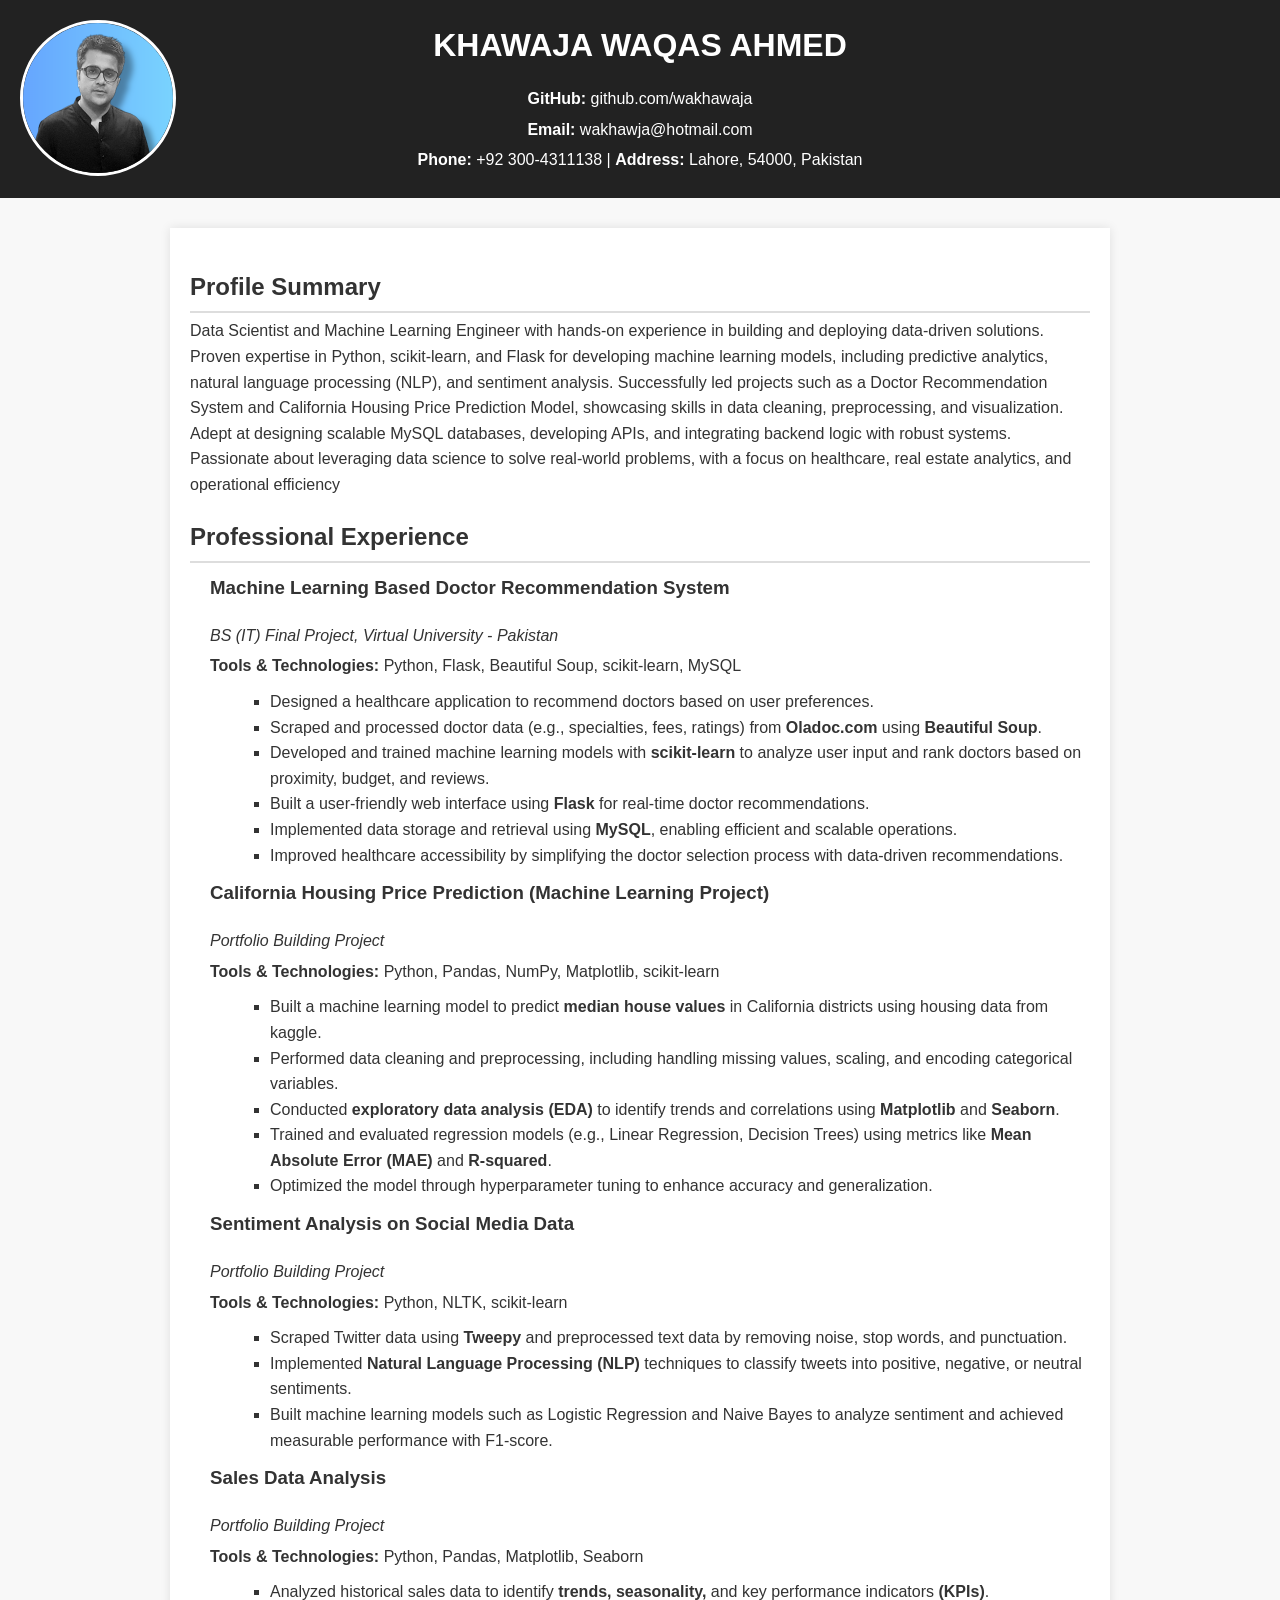
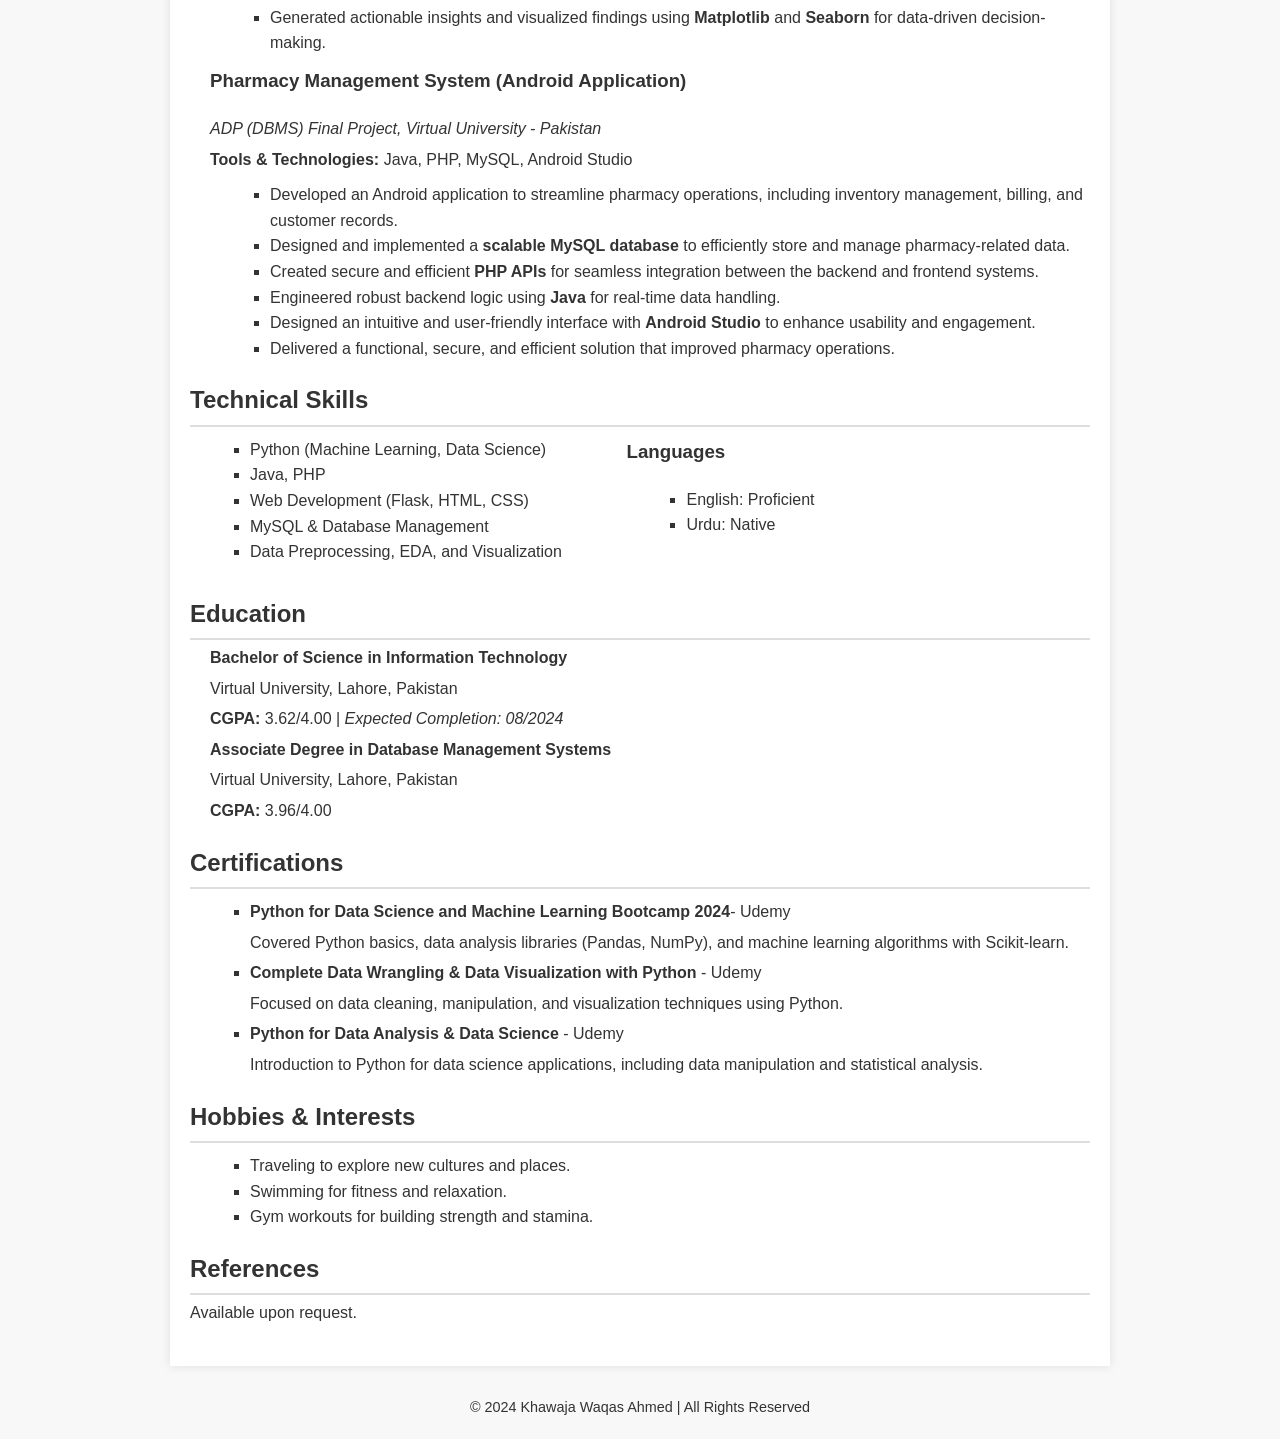
==== commit 4fbbb204: "Update index.html" ====
--- a/index.html
+++ b/index.html
@@ -84,7 +84,7 @@
 <body>
     <!-- Header with Profile Picture -->
     <header>
-        <img src="assets/images/profile_pic1.png" alt="Profile Picture">
+        <img src="assets/images/profile-pic.png" alt="Profile Picture">
         <h1>KHAWAJA WAQAS AHMED</h1>
         <p><strong>GitHub:</strong> <a href="https://github.com/wakhawaja" target="_blank" style="color: #fff;">github.com/wakhawaja</a></p>
         <p><strong>Email:</strong> <a href="mailto:wakhawja@hotmail.com" style="color: #fff;">wakhawja@hotmail.com</a></p>
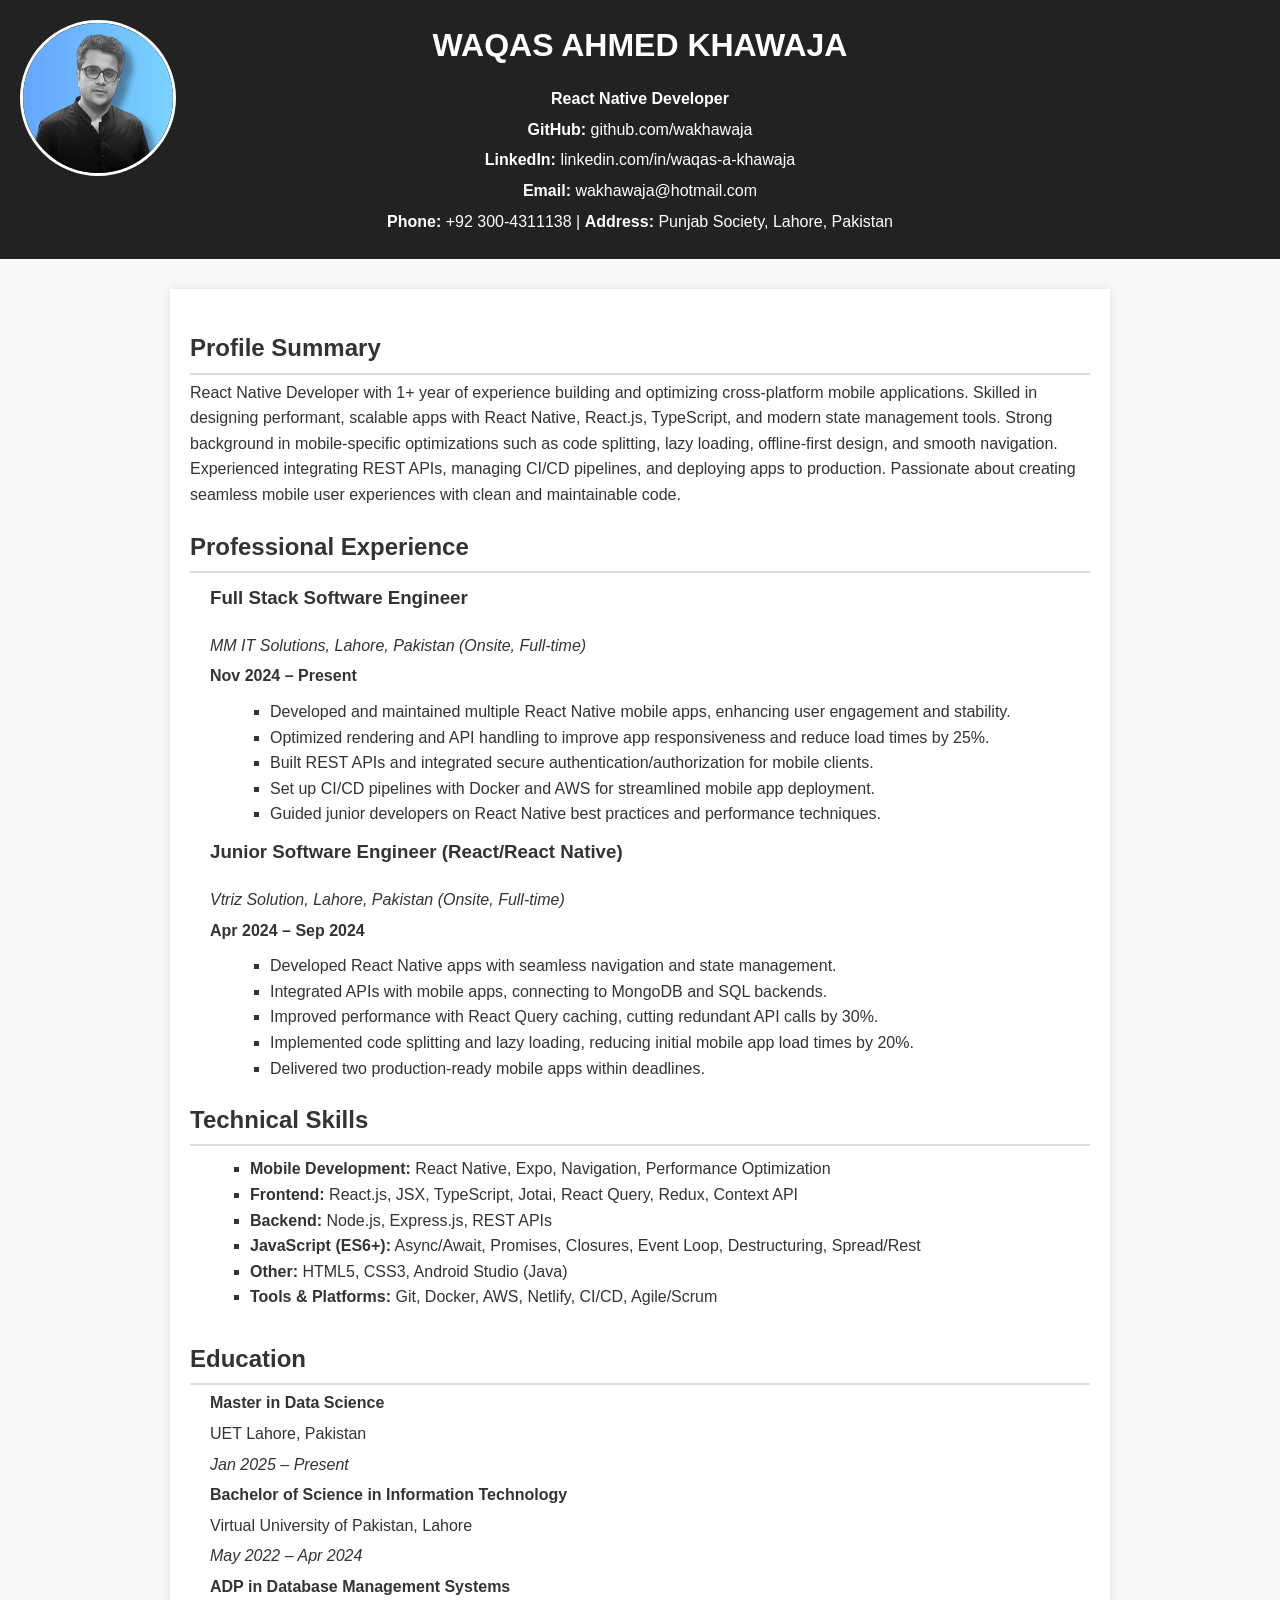
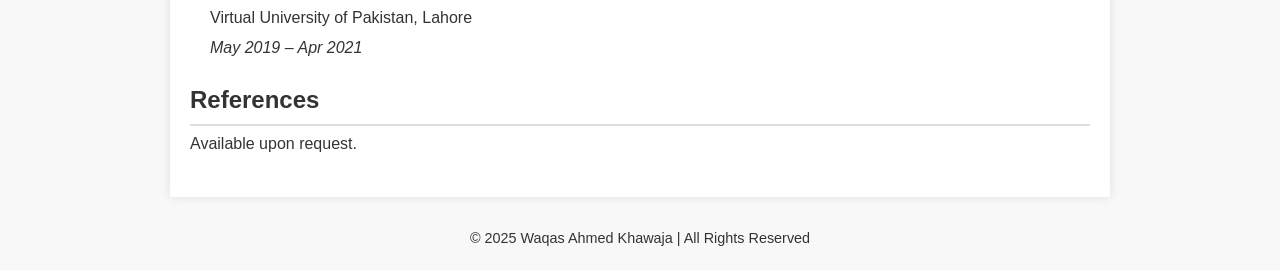
==== commit 2c68b989: "Update index.html" ====
--- a/index.html
+++ b/index.html
@@ -1,225 +1,183 @@
 <!DOCTYPE html>
 <html lang="en">
 <head>
-    <meta charset="UTF-8">
-    <meta name="viewport" content="width=device-width, initial-scale=1.0">
-    <title>Khajawa Waqas Ahmed - CV</title>
-    <style>
-        body {
-            font-family: Arial, sans-serif;
-            line-height: 1.6;
-            color: #333;
-            margin: 0;
-            padding: 0;
-            background-color: #f8f8f8;
-        }
-        .container {
-            max-width: 900px;
-            margin: 30px auto;
-            padding: 20px;
-            background: #fff;
-            box-shadow: 0 0 10px rgba(0, 0, 0, 0.1);
-        }
-        header {
-            text-align: center;
-            background-color: #222;
-            color: #fff;
-            padding: 20px;
-            position: relative;
-        }
-        header img {
-            width: 150px;
-            height: 150px;
-            border-radius: 50%;
-            object-fit: cover;
-            position: absolute;
-            top: 20px;
-            left: 20px;
-            border: 3px solid #fff;
-        }
-        h1, h2, h3 {
-            margin: 0;
-            padding-bottom: 10px;
-        }
-        h2 {
-            border-bottom: 2px solid #ddd;
-            padding-bottom: 5px;
-            margin-top: 20px;
-        }
-        h3 {
-            margin: 10px 0;
-        }
-        p {
-            margin: 5px 0;
-        }
-        .section {
-            margin: 20px 0;
-        }
-        .sub-section {
-            margin-left: 20px;
-        }
-        ul {
-            list-style: square;
-            margin: 10px 0 10px 20px;
-        }
-        .skills-container, .languages-container {
-            display: inline-block;
-            width: 48%;
-            vertical-align: top;
-        }
-        footer {
-            text-align: center;
-            margin: 20px 0;
-            font-size: 0.9em;
-        }
-        a {
-            color: #0073e6;
-            text-decoration: none;
-        }
-        a:hover {
-            text-decoration: underline;
-        }
-    </style>
+  <meta charset="UTF-8">
+  <meta name="viewport" content="width=device-width, initial-scale=1.0">
+  <title>Waqas Ahmed Khawaja - React Native Developer</title>
+  <style>
+    body {
+      font-family: Arial, sans-serif;
+      line-height: 1.6;
+      color: #333;
+      margin: 0;
+      padding: 0;
+      background-color: #f8f8f8;
+    }
+    .container {
+      max-width: 900px;
+      margin: 30px auto;
+      padding: 20px;
+      background: #fff;
+      box-shadow: 0 0 10px rgba(0, 0, 0, 0.1);
+    }
+    header {
+      text-align: center;
+      background-color: #222;
+      color: #fff;
+      padding: 20px;
+      position: relative;
+    }
+    header img {
+      width: 150px;
+      height: 150px;
+      border-radius: 50%;
+      object-fit: cover;
+      position: absolute;
+      top: 20px;
+      left: 20px;
+      border: 3px solid #fff;
+    }
+    h1, h2, h3 {
+      margin: 0;
+      padding-bottom: 10px;
+    }
+    h2 {
+      border-bottom: 2px solid #ddd;
+      padding-bottom: 5px;
+      margin-top: 20px;
+    }
+    h3 {
+      margin: 10px 0;
+    }
+    p {
+      margin: 5px 0;
+    }
+    .section {
+      margin: 20px 0;
+    }
+    .sub-section {
+      margin-left: 20px;
+    }
+    ul {
+      list-style: square;
+      margin: 10px 0 10px 20px;
+    }
+    .skills-container {
+      display: inline-block;
+      width: 100%;
+    }
+    footer {
+      text-align: center;
+      margin: 20px 0;
+      font-size: 0.9em;
+    }
+    a {
+      color: #0073e6;
+      text-decoration: none;
+    }
+    a:hover {
+      text-decoration: underline;
+    }
+  </style>
 </head>
 <body>
-    <!-- Header with Profile Picture -->
-    <header>
-        <img src="assets/images/profile-pic.png" alt="Profile Picture">
-        <h1>KHAWAJA WAQAS AHMED</h1>
-        <p><strong>GitHub:</strong> <a href="https://github.com/wakhawaja" target="_blank" style="color: #fff;">github.com/wakhawaja</a></p>
-        <p><strong>Email:</strong> <a href="mailto:wakhawja@hotmail.com" style="color: #fff;">wakhawja@hotmail.com</a></p>
-        <p><strong>Phone:</strong> +92 300-4311138 | <strong>Address:</strong> Lahore, 54000, Pakistan</p>
-    </header>
+  <!-- Header -->
+  <header>
+    <img src="assets/images/profile-pic.png" alt="Profile Picture">
+    <h1>WAQAS AHMED KHAWAJA</h1>
+    <p><strong>React Native Developer</strong></p>
+    <p><strong>GitHub:</strong> <a href="https://github.com/wakhawaja" target="_blank" style="color: #fff;">github.com/wakhawaja</a></p>
+    <p><strong>LinkedIn:</strong> <a href="https://linkedin.com/in/waqas-a-khawaja" target="_blank" style="color: #fff;">linkedin.com/in/waqas-a-khawaja</a></p>
+    <p><strong>Email:</strong> <a href="mailto:wakhawaja@hotmail.com" style="color: #fff;">wakhawaja@hotmail.com</a></p>
+    <p><strong>Phone:</strong> +92 300-4311138 | <strong>Address:</strong> Punjab Society, Lahore, Pakistan</p>
+  </header>
 
-    <!-- Main Content -->
-    <div class="container">
-        <!-- Profile Summary -->
-        <section class="section">
-            <h2>Profile Summary</h2>
-            <p>
-                Data Scientist and Machine Learning Engineer with hands-on experience in building and deploying data-driven solutions. Proven expertise in Python, scikit-learn, and Flask for developing machine learning models, including predictive analytics, natural language processing (NLP), and sentiment analysis. Successfully led projects such as a Doctor Recommendation System and California Housing Price Prediction Model, showcasing skills in data cleaning, preprocessing, and visualization. Adept at designing scalable MySQL databases, developing APIs, and integrating backend logic with robust systems. Passionate about leveraging data science to solve real-world problems, with a focus on healthcare, real estate analytics, and operational efficiency
-            </p>
-        </section>
+  <!-- Main Content -->
+  <div class="container">
+    <!-- Profile Summary -->
+    <section class="section">
+      <h2>Profile Summary</h2>
+      <p>
+        React Native Developer with 1+ year of experience building and optimizing cross-platform mobile applications. Skilled in designing performant, scalable apps with React Native, React.js, TypeScript, and modern state management tools. Strong background in mobile-specific optimizations such as code splitting, lazy loading, offline-first design, and smooth navigation. Experienced integrating REST APIs, managing CI/CD pipelines, and deploying apps to production. Passionate about creating seamless mobile user experiences with clean and maintainable code.
+      </p>
+    </section>
 
-        <!-- Experience -->
-        <section class="section">
-            <h2>Professional Experience</h2>
-            <div class="sub-section">
-                <h3>Machine Learning Based Doctor Recommendation System</h3>
-                <p><em>BS (IT) Final Project, Virtual University - Pakistan</em></p>
-                <p><strong>Tools & Technologies: </strong>Python, Flask, Beautiful Soup, scikit-learn, MySQL</p>
-                <ul>
-                    <li>Designed a healthcare application to recommend doctors based on user preferences.</li>
-                    <li>Scraped and processed doctor data (e.g., specialties, fees, ratings) from <strong>Oladoc.com</strong> using <strong>Beautiful Soup</strong>.</li>
-                    <li>Developed and trained machine learning models with <strong>scikit-learn</strong> to analyze user input and rank doctors based on proximity, budget, and reviews.</li>
-                    <li> Built a user-friendly web interface using <strong>Flask</strong> for real-time doctor recommendations.</li>
-                    <li>Implemented data storage and retrieval using <strong>MySQL</strong>, enabling efficient and scalable operations.</li>
-                    <li>Improved healthcare accessibility by simplifying the doctor selection process with data-driven recommendations.</li>
-                </ul>
-                <h3>California Housing Price Prediction (Machine Learning Project)</h3>
-                <p><em>Portfolio Building Project</em></p>
-                <p><strong>Tools & Technologies: </strong>Python, Pandas, NumPy, Matplotlib, scikit-learn</p>
-                <ul>
-                    <li>Built a machine learning model to predict <strong>median house values</strong> in California districts using housing data from kaggle.</li>
-                    <li>Performed data cleaning and preprocessing, including handling missing values, scaling, and encoding categorical variables.</li>
-                    <li>Conducted <strong>exploratory data analysis (EDA)</strong> to identify trends and correlations using <strong>Matplotlib</strong> and <strong>Seaborn</strong>.</li>
-                    <li>Trained and evaluated regression models (e.g., Linear Regression, Decision Trees) using metrics like <strong>Mean Absolute Error (MAE)</strong> and <strong>R-squared</strong>.</li>
-                    <li>Optimized the model through hyperparameter tuning to enhance accuracy and generalization.</li>
-                </ul>
-                <h3>Sentiment Analysis on Social Media Data</h3>
-                <p><em>Portfolio Building Project</em></p>
-                <p><strong>Tools & Technologies: </strong>Python, NLTK, scikit-learn</p>
-                <ul>
-                    <li>Scraped Twitter data using <strong>Tweepy</strong> and preprocessed text data by removing noise, stop words, and punctuation.</li>
-                    <li>Implemented <strong>Natural Language Processing (NLP)</strong> techniques to classify tweets into positive, negative, or neutral sentiments.</li>
-                    <li>Built machine learning models such as Logistic Regression and Naive Bayes to analyze sentiment and achieved measurable performance with F1-score.</li>
-                </ul>
-                <h3>Sales Data Analysis</h3>
-                <p><em>Portfolio Building Project</em></p>
-                <p><strong>Tools & Technologies: </strong>Python, Pandas, Matplotlib, Seaborn</p>
-                <ul>
-                    <li>Analyzed historical sales data to identify <strong>trends, seasonality,</strong> and key performance indicators <strong>(KPIs)</strong>.</li>
-                    <li>Generated actionable insights and visualized findings using <strong>Matplotlib</strong> and <strong>Seaborn</strong> for data-driven decision-making.</li>
-                </ul>
-                <h3>Pharmacy Management System (Android Application)</h3>
-                <p><em>ADP (DBMS) Final Project, Virtual University - Pakistan</em></p>
-                <p><strong>Tools & Technologies: </strong>Java, PHP, MySQL, Android Studio</p>
-                <ul>
-                    <li>Developed an Android application to streamline pharmacy operations, including inventory management, billing, and customer records.</li>
-                    <li>Designed and implemented a <strong>scalable MySQL database</strong> to efficiently store and manage pharmacy-related data.</li>
-                    <li>Created secure and efficient <strong>PHP APIs</strong> for seamless integration between the backend and frontend systems.</li>
-                    <li> Engineered robust backend logic using <strong>Java</strong> for real-time data handling.</li>
-                    <li>Designed an intuitive and user-friendly interface with <strong>Android Studio</strong> to enhance usability and engagement.</li>
-                    <li>Delivered a functional, secure, and efficient solution that improved pharmacy operations.</li>
-                </ul>
-            </div>
-        </section>
+    <!-- Professional Experience -->
+    <section class="section">
+      <h2>Professional Experience</h2>
 
-        <!-- Technical Skills -->
-        <section class="section">
-            <h2>Technical Skills</h2>
-            <div class="skills-container">
-                <ul>
-                    <li>Python (Machine Learning, Data Science)</li>
-                    <li>Java, PHP</li>
-                    <li>Web Development (Flask, HTML, CSS)</li>
-                    <li>MySQL & Database Management</li>
-                    <li>Data Preprocessing, EDA, and Visualization</li>
-                </ul>
-            </div>
-            <div class="languages-container">
-                <h3>Languages</h3>
-                <ul>
-                    <li>English: Proficient</li>
-                    <li>Urdu: Native</li>
-                </ul>
-            </div>
-        </section>
+      <div class="sub-section">
+        <h3>Full Stack Software Engineer</h3>
+        <p><em>MM IT Solutions, Lahore, Pakistan (Onsite, Full-time)</em></p>
+        <p><strong>Nov 2024 – Present</strong></p>
+        <ul>
+          <li>Developed and maintained multiple React Native mobile apps, enhancing user engagement and stability.</li>
+          <li>Optimized rendering and API handling to improve app responsiveness and reduce load times by 25%.</li>
+          <li>Built REST APIs and integrated secure authentication/authorization for mobile clients.</li>
+          <li>Set up CI/CD pipelines with Docker and AWS for streamlined mobile app deployment.</li>
+          <li>Guided junior developers on React Native best practices and performance techniques.</li>
+        </ul>
+      </div>
 
-        <!-- Education -->
-        <section class="section">
-            <h2>Education</h2>
-            <div class="sub-section">
-                <p><strong>Bachelor of Science in Information Technology</strong></p>
-                <p>Virtual University, Lahore, Pakistan</p>
-                <p><strong>CGPA:</strong> 3.62/4.00 | <em>Expected Completion: 08/2024</em></p>
-            </div>
-            <div class="sub-section">
-                <p><strong>Associate Degree in Database Management Systems</strong></p>
-                <p>Virtual University, Lahore, Pakistan</p>
-                <p><strong>CGPA:</strong> 3.96/4.00</p>
-            </div>
-        </section>
-        <!-- Certifications -->
-        <section class="section">
-            <h2>Certifications</h2>
-            <ul>
-                <li><strong>Python for Data Science and Machine Learning Bootcamp 2024</strong>- Udemy<p>Covered Python basics, data analysis libraries (Pandas, NumPy), and machine learning algorithms with Scikit-learn.</p></li>
-                <li><strong>Complete Data Wrangling & Data Visualization with Python</strong> - Udemy<p>Focused on data cleaning, manipulation, and visualization techniques using Python.</p></li>
-                <li><strong>Python for Data Analysis & Data Science</strong> - Udemy<p>Introduction to Python for data science applications, including data manipulation and statistical analysis.</p></li>
-            </ul>
-        </section>
+      <div class="sub-section">
+        <h3>Junior Software Engineer (React/React Native)</h3>
+        <p><em>Vtriz Solution, Lahore, Pakistan (Onsite, Full-time)</em></p>
+        <p><strong>Apr 2024 – Sep 2024</strong></p>
+        <ul>
+          <li>Developed React Native apps with seamless navigation and state management.</li>
+          <li>Integrated APIs with mobile apps, connecting to MongoDB and SQL backends.</li>
+          <li>Improved performance with React Query caching, cutting redundant API calls by 30%.</li>
+          <li>Implemented code splitting and lazy loading, reducing initial mobile app load times by 20%.</li>
+          <li>Delivered two production-ready mobile apps within deadlines.</li>
+        </ul>
+      </div>
+    </section>
 
-        <!-- Hobbies -->
-        <section class="section">
-            <h2>Hobbies & Interests</h2>
-            <ul>
-                <li>Traveling to explore new cultures and places.</li>
-                <li>Swimming for fitness and relaxation.</li>
-                <li>Gym workouts for building strength and stamina.</li>
-            </ul>
-        </section>
+    <!-- Skills -->
+    <section class="section">
+      <h2>Technical Skills</h2>
+      <div class="skills-container">
+        <ul>
+          <li><strong>Mobile Development:</strong> React Native, Expo, Navigation, Performance Optimization</li>
+          <li><strong>Frontend:</strong> React.js, JSX, TypeScript, Jotai, React Query, Redux, Context API</li>
+          <li><strong>Backend:</strong> Node.js, Express.js, REST APIs</li>
+          <li><strong>JavaScript (ES6+):</strong> Async/Await, Promises, Closures, Event Loop, Destructuring, Spread/Rest</li>
+          <li><strong>Other:</strong> HTML5, CSS3, Android Studio (Java)</li>
+          <li><strong>Tools & Platforms:</strong> Git, Docker, AWS, Netlify, CI/CD, Agile/Scrum</li>
+        </ul>
+      </div>
+    </section>
 
-        <!-- References -->
-        <section class="section">
-            <h2>References</h2>
-            <p>Available upon request.</p>
-        </section>
-    </div>
+    <!-- Education -->
+    <section class="section">
+      <h2>Education</h2>
+      <div class="sub-section">
+        <p><strong>Master in Data Science</strong></p>
+        <p>UET Lahore, Pakistan</p>
+        <p><em>Jan 2025 – Present</em></p>
+      </div>
+      <div class="sub-section">
+        <p><strong>Bachelor of Science in Information Technology</strong></p>
+        <p>Virtual University of Pakistan, Lahore</p>
+        <p><em>May 2022 – Apr 2024</em></p>
+      </div>
+      <div class="sub-section">
+        <p><strong>ADP in Database Management Systems</strong></p>
+        <p>Virtual University of Pakistan, Lahore</p>
+        <p><em>May 2019 – Apr 2021</em></p>
+      </div>
+    </section>
 
-    <!-- Footer -->
-    <footer>
-        <p>&copy; 2024 Khawaja Waqas Ahmed | All Rights Reserved</p>
-    </footer>
+    <!-- References -->
+    <section class="section">
+      <h2>References</h2>
+      <p>Available upon request.</p>
+    </section>
+  </div>
+
+  <!-- Footer -->
+  <footer>
+    <p>&copy; 2025 Waqas Ahmed Khawaja | All Rights Reserved</p>
+  </footer>
 </body>
 </html>
